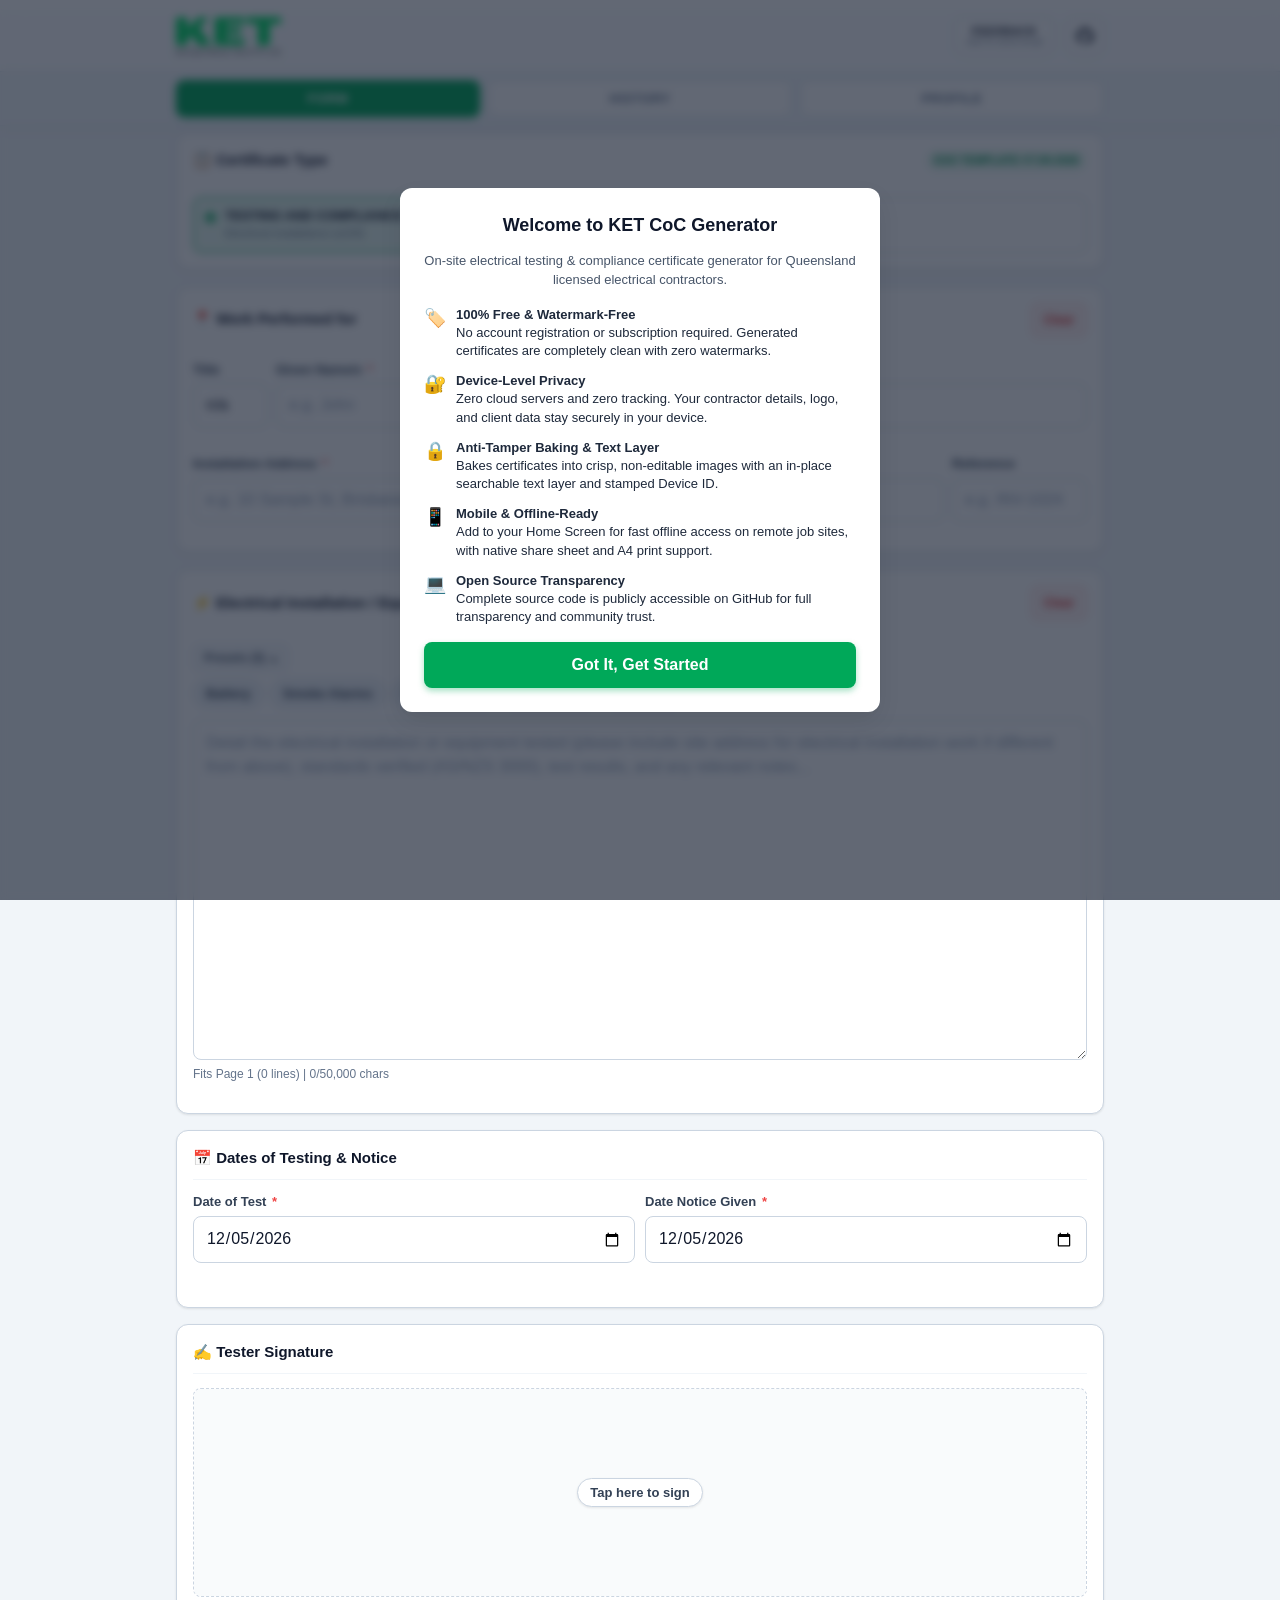
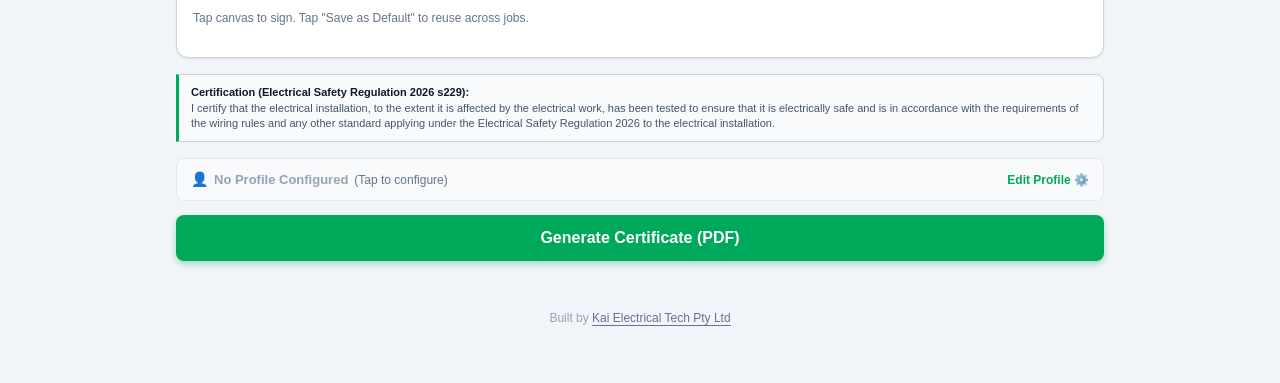
==== index.html @ 8deb3883 "feat(seo): optimize keywords, social metadata, and LLM knowledge base (v1.1.1)" ====
<!DOCTYPE html>
<html lang="en">
<head>
  <meta charset="UTF-8">
  <meta name="viewport" content="width=device-width, initial-scale=1.0, maximum-scale=1.0, user-scalable=no, viewport-fit=cover">
  <title>QLD CoC Generator | Electrical Certificate of Compliance</title>
  
  <link rel="icon" type="image/svg+xml" href="assets/favicon.svg">
  <link rel="icon" type="image/x-icon" href="favicon.ico">
  <link rel="icon" type="image/png" sizes="32x32" href="assets/favicon.png">
  <link rel="icon" type="image/png" sizes="16x16" href="assets/favicon.png">
  <link rel="icon" type="image/png" sizes="192x192" href="assets/icon-192.png">
  <link rel="apple-touch-icon" sizes="180x180" href="assets/apple-touch-icon.png">
  <link rel="manifest" href="manifest.json">

  <meta name="theme-color" content="#00dd66">
  <meta name="apple-mobile-web-app-capable" content="yes">
  <meta name="apple-mobile-web-app-status-bar-style" content="default">
  <meta name="apple-mobile-web-app-title" content="CoC Generator">
  <meta name="description" content="Free Queensland Electrical Safety Regulation 2026 Certificate of Testing &amp; Compliance (s229/s208) generator. Anti-tamper PDF, zero cloud storage, offline ready.">
  <meta name="keywords" content="QLD CoC Generator, Certificate of Testing and Compliance, QLD electrical certificate of compliance, ESO Form V7.09-2026, Electrical Safety Regulation 2026 s229 s208, free electrical certificate app, AS NZS 3000 certificate, CoTC generator QLD">
  <link rel="canonical" href="https://tools.kaielectrical.com.au/">
  <meta name="robots" content="index, follow, max-image-preview:large, max-snippet:-1, max-video-preview:-1">

  <!-- Open Graph & Social Sharing Metadata -->
  <meta property="og:type" content="website">
  <meta property="og:title" content="QLD CoC Generator | Electrical Certificate of Compliance">
  <meta property="og:description" content="Free Queensland Electrical Safety Regulation 2026 Certificate of Testing &amp; Compliance (s229/s208) generator. Anti-tamper PDF, zero cloud storage, offline ready.">
  <meta property="og:url" content="https://tools.kaielectrical.com.au/">
  <meta property="og:site_name" content="QLD CoC Generator">
  <meta property="og:locale" content="en_AU">
  <meta property="og:image" content="https://tools.kaielectrical.com.au/assets/og-preview.png">
  <meta property="og:image:width" content="1200">
  <meta property="og:image:height" content="630">
  <meta property="og:image:alt" content="QLD CoC Generator - Queensland Electrical Certificate of Testing &amp; Compliance">

  <!-- Twitter Card Metadata -->
  <meta name="twitter:card" content="summary_large_image">
  <meta name="twitter:title" content="QLD CoC Generator | Electrical Certificate of Compliance">
  <meta name="twitter:description" content="Free Queensland Electrical Safety Regulation 2026 Certificate of Testing &amp; Compliance (s229/s208) generator. Anti-tamper PDF, zero cloud storage, offline ready.">
  <meta name="twitter:image" content="https://tools.kaielectrical.com.au/assets/og-preview.png">

  <!-- JSON-LD Structured Data for Search Engines & AI Crawlers -->
  <script type="application/ld+json">
  {
    "@context": "https://schema.org",
    "@graph": [
      {
        "@type": ["SoftwareApplication", "WebApplication"],
        "name": "QLD CoC Generator",
        "alternateName": [
          "KET CoC Generator",
          "QLD Electrical CoC Generator",
          "ESO Form V7.09 Generator",
          "Queensland Certificate of Testing and Compliance Formatter"
        ],
        "applicationCategory": "BusinessApplication",
        "operatingSystem": "All",
        "browserRequirements": "Requires JavaScript. Requires HTML5.",
        "url": "https://tools.kaielectrical.com.au",
        "image": "https://tools.kaielectrical.com.au/assets/og-preview.png",
        "author": {
          "@type": "Organization",
          "name": "Kai Electrical Tech Pty Ltd",
          "url": "https://kaielectrical.com.au"
        },
        "publisher": {
          "@type": "Organization",
          "name": "Kai Electrical Tech Pty Ltd",
          "url": "https://kaielectrical.com.au"
        },
        "description": "Queensland Electrical Safety Regulation 2026 Certificate of Testing & Compliance (s229 Installation / s208 Equipment) generator with anti-tamper rasterization, in-place searchable text, and 100% client-side privacy.",
        "offers": {
          "@type": "Offer",
          "price": "0",
          "priceCurrency": "AUD"
        },
        "featureList": [
          "Queensland Electrical Safety Regulation 2026 (s229 Installation & s208 Equipment) compliant",
          "Queensland ESO Form V7.09-2026 standard layout",
          "100% Client-Side Privacy: zero cloud databases, zero server transmission",
          "200 DPI anti-tamper rasterization with physical Device ID stamping",
          "In-place searchable OCR text layer (Ctrl+F enabled)",
          "Smart Queensland street and suburb address autocomplete",
          "Multi-page continuation engine for jobs exceeding 18 lines",
          "Offline-ready PWA with Service Worker caching and Web Share API"
        ],
        "areaServed": {
          "@type": "AdministrativeArea",
          "name": "Queensland, Australia"
        }
      },
      {
        "@type": "Organization",
        "name": "Kai Electrical Tech Pty Ltd",
        "url": "https://kaielectrical.com.au",
        "logo": "https://tools.kaielectrical.com.au/assets/logo.png"
      },
      {
        "@type": "FAQPage",
        "mainEntity": [
          {
            "@type": "Question",
            "name": "What is a Queensland Electrical Certificate of Testing and Compliance (CoC / CoTC)?",
            "acceptedAnswer": {
              "@type": "Answer",
              "text": "Under the Queensland Electrical Safety Regulation 2026 (s229 for electrical installation work and s208 for electrical equipment), licensed electrical contractors must test electrical work and issue a Certificate of Testing and Compliance (for installations) or Certificate of Testing and Safety (for equipment) to the person who requested the work as soon as practicable."
            }
          },
          {
            "@type": "Question",
            "name": "What is the difference between s229 and s208 under the Electrical Safety Regulation 2026?",
            "acceptedAnswer": {
              "@type": "Answer",
              "text": "Section 229 covers electrical installation work (e.g. switchboard upgrades, new circuits, sub-mains, and solar connections), certifying that the installation is electrically safe and compliant with AS/NZS 3000 Wiring Rules. Section 208 covers work on electrical equipment, certifying that the specific electrical equipment is electrically safe."
            }
          },
          {
            "@type": "Question",
            "name": "Is QLD CoC Generator free and compliant with Queensland ESO standards?",
            "acceptedAnswer": {
              "@type": "Answer",
              "text": "Yes, QLD CoC Generator is 100% free with no watermarks, subscriptions, or paywalls. It formats certificates precisely to Queensland Electrical Safety Office (ESO Form V7.09-2026) specifications."
            }
          },
          {
            "@type": "Question",
            "name": "How long must Queensland electrical contractors keep Certificates of Testing and Compliance?",
            "acceptedAnswer": {
              "@type": "Answer",
              "text": "Under Queensland Electrical Safety Regulation 2026 s229(3) and s208(3), licensed electrical contractors are legally obligated to retain a copy of each issued certificate for a mandatory retention period of 5 years."
            }
          },
          {
            "@type": "Question",
            "name": "How does the anti-tamper security and searchable text layer work?",
            "acceptedAnswer": {
              "@type": "Answer",
              "text": "The generator flattens the certificate into a high-resolution, non-editable flat raster image stamped with a unique physical Device ID (DEV-XXXX) to prevent post-issuance alteration. An invisible in-place text layer is overlaid with sub-pixel alignment, allowing full Ctrl+F search, text selection, and copying."
            }
          },
          {
            "@type": "Question",
            "name": "Does QLD CoC Generator work offline on remote job sites?",
            "acceptedAnswer": {
              "@type": "Answer",
              "text": "Yes. Built as an offline-first Progressive Web App (PWA), the application is fully cached by the browser. It functions seamlessly on remote sites without 4G/5G mobile reception, supporting native sharing (AirDrop, Email, WhatsApp) and A4 printing."
            }
          },
          {
            "@type": "Question",
            "name": "What happens if an electrical work description exceeds Page 1 (over 18 lines)?",
            "acceptedAnswer": {
              "@type": "Answer",
              "text": "QLD CoC Generator automatically activates its multi-page continuation engine. Standard jobs of 1 to 15 lines fit standard Page 1, 16 to 18 lines fit compact Page 1, and jobs with 19 or more lines flow onto continuation sheets with full customer, address, licence, and signature bars on every single page."
            }
          }
        ]
      },
      {
        "@type": "HowTo",
        "name": "How to Generate a Queensland Electrical Certificate of Testing and Compliance",
        "description": "Step-by-step instructions for licensed electrical contractors to generate an ESO Form V7.09-2026 certificate on-site.",
        "step": [
          {
            "@type": "HowToStep",
            "position": 1,
            "name": "Select Certificate Type",
            "text": "Choose between Testing and Compliance (s229 Installation) or Testing and Safety (s208 Equipment)."
          },
          {
            "@type": "HowToStep",
            "position": 2,
            "name": "Enter Customer & Installation Details",
            "text": "Fill in the customer name, installation address (with instant Queensland suburb autocomplete), and optional job reference."
          },
          {
            "@type": "HowToStep",
            "position": 3,
            "name": "Enter Work Description & Testing Results",
            "text": "Describe the electrical work, test results (earth continuity, insulation resistance, RCD trip times), or choose from trade presets."
          },
          {
            "@type": "HowToStep",
            "position": 4,
            "name": "Confirm Contractor Credentials & Sign",
            "text": "Enter contractor business name, electrical licence number, dates of test and notice, and sign digitally on screen."
          },
          {
            "@type": "HowToStep",
            "position": 5,
            "name": "Generate & Share Anti-Tamper PDF",
            "text": "Generate the baked 200 DPI tamper-proof PDF with Device ID stamp, and share directly with the customer via AirDrop, Email, or Print."
          }
        ]
      }
    ]
  }
  </script>

  <link rel="stylesheet" href="css/style.css?v=1.1.1">
</head>
<body>

  <!-- Signature Spotlight Dimming Backdrop (Outside clicks do not exit signing mode) -->
  <div id="signatureDimBackdrop" class="signature-dim-backdrop"></div>

  <!-- ==========================================
       1. MINIMALIST SWISS HEADER (Frosted Glass from Website Homepage)
       ========================================== -->
  <header class="site-header">
    <div class="container header-inner">
      <a href="https://kaielectrical.com.au" target="_blank" rel="noopener noreferrer" class="brand-logo-link" aria-label="Kai Electrical Tech Home">
        <svg class="brand-logo" viewBox="68 88 1820 658" width="105" height="38" preserveAspectRatio="xMinYMid meet" aria-hidden="true" style="pointer-events:none;">
          <path fill="#00DD66" fill-rule="evenodd" d="M 739 92 L 739 579 L 1253 579 L 1253 464 L 946 464 L 944 462 L 945 383 L 1194 382 L 1194 275 L 944 274 L 945 203 L 1253 203 L 1253 91 Z M 68 91 L 68 579 L 264 579 L 264 467 L 305 425 L 337 396 L 337 397 L 341 402 L 342 405 L 357 427 L 395 488 L 419 524 L 434 549 L 449 571 L 450 574 L 454 579 L 682 579 L 674 566 L 658 544 L 645 524 L 470 272 L 469 269 L 641 91 L 454 91 L 265 293 L 264 91 Z M 1293 88 L 1293 203 L 1485 204 L 1485 579 L 1693 579 L 1694 203 L 1888 203 L 1888 88 Z"/>
          <path fill="#646464" fill-rule="evenodd" d="M 1803 643 L 1803 745 L 1835 745 L 1843 744 L 1853 741 L 1863 736 L 1867 733 L 1872 728 L 1877 721 L 1880 715 L 1883 705 L 1884 697 L 1884 688 L 1882 675 L 1878 665 L 1873 658 L 1869 654 L 1865 651 L 1857 647 L 1851 645 L 1839 643 Z M 1818 657 L 1840 657 L 1845 658 L 1851 660 L 1855 662 L 1858 665 L 1859 665 L 1861 667 L 1861 668 L 1864 671 L 1867 677 L 1869 687 L 1869 699 L 1868 705 L 1866 711 L 1864 715 L 1861 719 L 1857 723 L 1853 726 L 1849 728 L 1843 730 L 1838 731 L 1817 730 Z M 1723 643 L 1723 657 L 1751 658 L 1751 745 L 1765 745 L 1766 657 L 1793 657 L 1793 643 Z M 1668 643 L 1669 745 L 1721 745 L 1721 731 L 1683 730 L 1683 643 Z M 1476 643 L 1476 657 L 1503 658 L 1504 745 L 1518 745 L 1519 657 L 1546 656 L 1547 650 L 1549 653 L 1555 666 L 1576 707 L 1576 745 L 1590 745 L 1590 707 L 1598 691 L 1612 666 L 1623 643 L 1607 644 L 1598 663 L 1596 665 L 1585 688 L 1582 688 L 1571 666 L 1571 664 L 1561 644 Z M 1452 645 L 1443 643 L 1409 643 L 1410 745 L 1424 744 L 1425 707 L 1443 707 L 1450 705 L 1459 700 L 1465 694 L 1468 689 L 1471 679 L 1471 668 L 1469 661 L 1466 655 L 1461 650 Z M 1425 657 L 1443 657 L 1450 660 L 1454 664 L 1456 669 L 1456 680 L 1454 685 L 1449 690 L 1443 693 L 1437 694 L 1424 693 Z M 1277 643 L 1277 745 L 1291 745 L 1292 700 L 1338 701 L 1338 745 L 1352 745 L 1352 643 L 1338 643 L 1337 686 L 1291 685 L 1291 643 Z M 1123 643 L 1123 745 L 1177 745 L 1177 731 L 1137 730 L 1138 700 L 1172 700 L 1172 687 L 1137 686 L 1138 657 L 1175 657 L 1175 643 Z M 1042 644 L 1043 657 L 1070 658 L 1070 745 L 1084 745 L 1085 657 L 1112 657 L 1112 643 Z M 949 644 L 950 745 L 1002 745 L 1002 731 L 964 730 L 964 643 Z M 889 644 L 889 646 L 887 649 L 886 654 L 882 662 L 875 683 L 859 725 L 855 733 L 854 738 L 852 741 L 852 743 L 851 745 L 867 744 L 869 740 L 875 721 L 877 717 L 915 717 L 924 743 L 926 745 L 941 745 L 940 743 L 940 741 L 938 738 L 937 733 L 912 667 L 908 659 L 903 644 Z M 896 667 L 898 670 L 899 675 L 907 697 L 909 700 L 908 703 L 883 702 L 883 699 L 894 669 Z M 743 643 L 743 745 L 757 745 L 757 643 Z M 664 643 L 664 745 L 678 745 L 679 703 L 690 703 L 693 704 L 699 710 L 701 713 L 708 728 L 716 743 L 718 745 L 734 745 L 733 742 L 731 740 L 726 729 L 714 707 L 712 704 L 709 701 L 709 697 L 715 694 L 720 689 L 723 684 L 725 678 L 725 665 L 724 661 L 720 654 L 716 650 L 713 648 L 707 645 L 699 643 Z M 679 657 L 699 657 L 704 659 L 709 664 L 710 667 L 710 678 L 708 682 L 704 686 L 698 689 L 678 688 Z M 584 643 L 584 657 L 611 658 L 612 745 L 626 745 L 627 657 L 654 656 L 653 643 Z M 439 643 L 439 745 L 493 745 L 493 731 L 453 730 L 454 700 L 488 700 L 488 687 L 455 687 L 453 685 L 454 657 L 491 657 L 491 643 Z M 375 643 L 375 745 L 428 745 L 428 731 L 389 730 L 389 643 Z M 306 643 L 306 745 L 361 744 L 360 731 L 320 730 L 320 702 L 322 700 L 356 700 L 356 687 L 322 687 L 320 685 L 321 657 L 358 657 L 358 643 Z M 235 643 L 235 745 L 249 745 L 249 643 Z M 71 644 L 72 745 L 86 745 L 87 703 L 116 737 L 124 745 L 152 745 L 154 741 L 160 722 L 162 718 L 164 716 L 199 716 L 201 718 L 204 726 L 204 728 L 208 739 L 210 742 L 211 745 L 226 745 L 226 743 L 225 740 L 221 732 L 216 717 L 210 702 L 197 666 L 190 650 L 189 645 L 188 643 L 175 643 L 174 645 L 174 647 L 172 650 L 171 655 L 167 663 L 140 736 L 138 739 L 135 736 L 127 726 L 118 717 L 97 693 L 97 691 L 106 682 L 133 652 L 140 643 L 122 643 L 115 650 L 101 667 L 87 682 L 86 643 Z M 181 667 L 183 669 L 184 674 L 194 699 L 193 703 L 168 702 L 168 700 L 170 697 L 172 689 L 177 678 L 179 670 Z M 1227 642 L 1222 643 L 1212 647 L 1206 651 L 1196 661 L 1194 664 L 1189 674 L 1186 686 L 1186 705 L 1189 717 L 1193 725 L 1200 734 L 1205 738 L 1214 743 L 1224 746 L 1244 746 L 1256 743 L 1260 741 L 1262 739 L 1262 725 L 1259 726 L 1257 728 L 1255 729 L 1246 732 L 1240 733 L 1229 733 L 1219 730 L 1213 726 L 1209 722 L 1206 718 L 1203 712 L 1201 705 L 1200 695 L 1201 685 L 1203 678 L 1207 670 L 1210 666 L 1217 660 L 1223 657 L 1231 655 L 1243 655 L 1248 656 L 1254 658 L 1262 662 L 1261 646 L 1257 644 L 1248 642 Z M 812 642 L 802 645 L 794 649 L 790 652 L 783 659 L 780 663 L 775 673 L 772 683 L 771 690 L 771 702 L 772 708 L 775 718 L 779 726 L 782 730 L 789 737 L 795 741 L 802 744 L 809 746 L 830 746 L 835 745 L 846 741 L 847 725 L 838 730 L 832 732 L 826 733 L 815 733 L 807 731 L 800 727 L 793 720 L 789 713 L 787 707 L 786 702 L 786 688 L 788 679 L 790 674 L 793 669 L 801 661 L 804 659 L 816 655 L 828 655 L 837 657 L 847 662 L 847 646 L 839 643 L 834 642 Z M 543 642 L 535 644 L 522 651 L 513 660 L 509 666 L 504 678 L 502 688 L 502 703 L 503 709 L 505 716 L 512 729 L 520 737 L 526 741 L 530 743 L 540 746 L 561 746 L 566 745 L 577 741 L 578 725 L 569 730 L 557 733 L 546 733 L 538 731 L 532 728 L 523 719 L 519 711 L 517 703 L 517 687 L 518 682 L 520 676 L 524 669 L 532 661 L 535 659 L 542 656 L 547 655 L 559 655 L 568 657 L 578 662 L 578 646 L 570 643 L 565 642 Z"/>
        </svg>
      </a>

      <div class="header-actions">
        <a href="mailto:hello@kaielectrical.com.au?subject=KET%20Online%20Tools%20Feedback" class="feedback-btn" aria-label="Send Feedback">
          <span class="feedback-title">FEEDBACK</span>
          <span class="feedback-sub">click to send email</span>
        </a>
        <a href="https://github.com/kai-electrical-tech/QLD-CoC-Formatter" target="_blank" rel="noopener noreferrer" class="github-header-btn" aria-label="GitHub Repository" title="GitHub Repository">
          <svg width="20" height="20" viewBox="0 0 24 24" fill="currentColor">
            <path fill-rule="evenodd" clip-rule="evenodd" d="M12 2C6.477 2 2 6.484 2 12.017c0 4.425 2.865 8.18 6.839 9.504.5.092.682-.217.682-.483 0-.237-.008-.868-.013-1.703-2.782.605-3.369-1.343-3.369-1.343-.454-1.158-1.11-1.466-1.11-1.466-.908-.62.069-.608.069-.608 1.003.07 1.53 1.032 1.53 1.032.892 1.53 2.341 1.088 2.91.832.092-.647.35-1.088.636-1.338-2.22-.253-4.555-1.113-4.555-4.951 0-1.093.39-1.988 1.029-2.688-.103-.253-.446-1.272.098-2.65 0 0 .84-.27 2.75 1.026A9.564 9.564 0 0112 6.844c.85.004 1.705.115 2.504.337 1.909-1.296 2.747-1.027 2.747-1.027.546 1.379.202 2.398.1 2.651.64.7 1.028 1.595 1.028 2.688 0 3.848-2.339 4.695-4.566 4.943.359.309.678.92.678 1.855 0 1.338-.012 2.419-.012 2.747 0 .268.18.58.688.482A10.019 10.019 0 0022 12.017C22 6.484 17.522 2 12 2z"/>
          </svg>
        </a>
      </div>
    </div>
  </header>

  <!-- ==========================================
       2. NAVIGATION TABS (Natural In-Flow, cot-ket emoji style)
       ========================================== -->
  <div class="nav-tabs-wrapper">
    <div class="container">
      <nav class="nav-tabs" aria-label="Tool Navigation">
        <button type="button" class="tab-btn active" id="tab-form" onclick="switchTab('form')">
          FORM
        </button>
        <button type="button" class="tab-btn" id="tab-history" onclick="switchTab('history')">
          HISTORY
        </button>
        <button type="button" class="tab-btn" id="tab-profile" onclick="switchTab('profile')">
          PROFILE
        </button>
      </nav>
    </div>
  </div>

  <!-- ==========================================
       3. MAIN CONTENT
       ========================================== -->
  <main class="main-content">
    <div class="container">

      <!-- PWA Update Prompt Banner -->
      <div id="pwaUpdateBanner" class="pwa-update-banner" style="display: none;">
        <div class="pwa-update-content">
          <span class="pwa-update-icon">⚡</span>
          <span>New version available</span>
        </div>
        <button type="button" class="btn-pwa-refresh" onclick="applyPwaUpdate()">Update Now</button>
      </div>

      <!-- VIEW 1: NEW CERTIFICATE FORM -->
      <div id="view-form" class="view-tab" style="display: block;">
        <form id="cot-form" onsubmit="event.preventDefault();" data-dashlane-ignore="true" data-form-type="other" data-lpignore="true" autocomplete="off">
          
          <!-- 1. Certificate Type Selection (Compact style matching cot-ket / Image 1) -->
          <div class="card">
            <div class="card-title">
              <span><span>📋</span> Certificate Type</span>
              <div style="display:flex; align-items:center; gap:6px;">
                <span id="offlineStatusPill" class="offline-status-pill" style="display:none;" title="Certificates can be generated 100% offline">
                  <svg class="offline-status-icon" width="12" height="12" viewBox="0 0 24 24" fill="none" stroke="currentColor" stroke-width="2.5" stroke-linecap="round" stroke-linejoin="round" aria-hidden="true"><line x1="1" y1="1" x2="23" y2="23"></line><path d="M16.72 11.06A10.94 10.94 0 0 1 19 12.55"></path><path d="M5 12.55a10.94 10.94 0 0 1 5.17-2.39"></path><path d="M10.71 5.05A16 16 0 0 1 22.58 9"></path><path d="M1.42 9a15.91 15.91 0 0 1 4.7-2.88"></path><path d="M8.53 16.11a6 6 0 0 1 6.95 0"></path><line x1="12" y1="20" x2="12.01" y2="20"></line></svg>
                  Offline
                </span>
                <span class="badge-eso">ESO <span class="hide-xs">TEMPLATE </span>V7.09-2026</span>
              </div>
            </div>
            <div class="radio-group">
              <label class="radio-card selected" id="label-type-install">
                <input type="radio" name="certType" value="installation" checked onchange="updateCertType(this.value)">
                <div>
                  <div class="radio-title">TESTING AND COMPLIANCE</div>
                  <div class="radio-sub">Electrical installations (s229)</div>
                </div>
              </label>
              <label class="radio-card" id="label-type-equip">
                <input type="radio" name="certType" value="equipment" onchange="updateCertType(this.value)">
                <div>
                  <div class="radio-title">TESTING AND SAFETY</div>
                  <div class="radio-sub">Electrical equipment (s208)</div>
                </div>
              </label>
            </div>
          </div>

          <!-- 2. Customer Details -->
          <div class="card">
            <div class="card-title">
              <span><span>📍</span> Work Performed for</span>
              <button type="button" class="btn-danger-sm" onclick="clearWorkPerformedFor()">Clear</button>
            </div>
            
            <div class="grid-title-name">
              <div class="form-group">
                <label class="form-label" for="customerTitle">Title</label>
                <select id="customerTitle" class="form-select">
                  <option value="">n/a</option>
                  <option value="Mr">Mr</option>
                  <option value="Mrs">Mrs</option>
                  <option value="Ms">Ms</option>
                  <option value="Miss">Miss</option>
                  <option value="Dr">Dr</option>
                </select>
              </div>
              <div class="form-group">
                <label class="form-label" for="customerGivenName">Given Name/s <span class="req">*</span></label>
                <input type="text" id="customerGivenName" name="recipient_client_given" class="form-input" maxlength="35" placeholder="e.g. John" autocomplete="off" autocapitalize="words" autocorrect="off" spellcheck="false" data-form-type="other" data-lpignore="true" data-1p-ignore="true" data-dashlane-ignore="true" data-bwignore="true" required>
              </div>
              <div class="form-group">
                <label class="form-label" for="customerSurname">Surname <span class="req">*</span></label>
                <input type="text" id="customerSurname" name="recipient_client_sur" class="form-input" maxlength="35" placeholder="e.g. Smith" autocomplete="off" autocapitalize="words" autocorrect="off" spellcheck="false" data-form-type="other" data-lpignore="true" data-1p-ignore="true" data-dashlane-ignore="true" data-bwignore="true" required>
              </div>
            </div>

            <!-- Address + Reference Grid (1 Row) -->
            <div class="grid-address-ref">
              <div class="form-group" style="margin-bottom:0;">
                <label class="form-label" for="fullAddress">Installation Address <span class="req">*</span></label>
                <div class="autocomplete-container">
                  <input type="text" id="fullAddress" name="recipient_site_address" role="combobox" class="form-input" maxlength="120" placeholder="e.g. 10 Sample St, Brisbane QLD 4000" autocomplete="off" autocapitalize="words" autocorrect="off" spellcheck="false" data-form-type="other" data-lpignore="true" data-1p-ignore="true" data-dashlane-ignore="true" data-bwignore="true" required>
                  <div id="addressDropdown" class="autocomplete-dropdown"></div>
                </div>
              </div>
              <div class="form-group" style="margin-bottom:0;">
                <label class="form-label" for="jobReference">Reference</label>
                <input type="text" id="jobReference" name="job_order_ref" class="form-input" maxlength="25" placeholder="e.g. INV-1024" autocomplete="off" autocapitalize="characters" autocorrect="off" spellcheck="false">
              </div>
            </div>
          </div>

          <!-- 3. Work Description & Testing Details (Doubled Height Textarea) -->
          <div class="card">
            <div class="card-title">
              <span><span>⚡</span> Electrical Installation / Equipment <span style="white-space:nowrap;">Tested <span class="req">*</span></span></span>
              <button type="button" class="btn-danger-sm" onclick="clearWorkDescription()">Clear</button>
            </div>

            <!-- Quick fill presets with collapsible toggle -->
            <div class="preset-section-collapsible">
              <button type="button" class="btn-presets-toggle" id="btnPresetToggle" onclick="togglePresetsCollapse()">
                <span id="presetToggleText">Presets (5)</span>
                <span id="presetToggleArrow" class="preset-toggle-arrow">▴</span>
              </button>
              <div id="presetChipsContainer" class="preset-bar-collapsible"></div>
            </div>

            <div class="form-group">
              <textarea id="workDescription" class="form-textarea" maxlength="50000" placeholder="Detail the electrical installation or equipment tested (please include site address for electrical installation work if different from above), standards verified (AS/NZS 3000), test results, and any relevant notes..." required></textarea>
              <!-- Dynamic Page Hint & Char Counter -->
              <div id="descPageHint" class="desc-page-hint">Fits Page 1 (0 lines) | 0/50,000 chars</div>
            </div>
          </div>

          <!-- 4. Dates of Testing & Notice -->
          <div class="card">
            <div class="card-title">
              <span><span>📅</span> Dates of Testing &amp; Notice</span>
            </div>

            <!-- Dates in 1 Row -->
            <div class="grid-dates">
              <div class="form-group">
                <label class="form-label" for="testDate">Date of Test <span class="req">*</span></label>
                <input type="date" id="testDate" class="form-input date-input-control" required>
              </div>
              <div class="form-group">
                <label class="form-label" for="noticeDate">Date Notice Given <span class="req">*</span></label>
                <input type="date" id="noticeDate" class="form-input date-input-control" required>
              </div>
            </div>
          </div>

          <!-- 5. Tester Digital Signature -->
          <div class="card card-signature" id="signatureCard">
            <div class="card-title">
              <span><span>✍️</span> Tester Signature</span>
            </div>
            <div class="form-group">
              <div class="signature-box" id="signatureBox" onclick="activateSignaturePad()">
                <canvas id="signaturePad" class="signature-canvas"></canvas>
                <div id="signatureLockOverlay" class="signature-lock-overlay">
                  <span class="signature-lock-text">Tap here to sign</span>
                </div>
              </div>
              <div class="signature-actions-row">
                <!-- Active Signing Mode Buttons (Visible only while signing) -->
                <div id="sigModeBtnRow" style="display:none; gap:10px; width:100%; justify-content:flex-end;">
                  <button type="button" id="btnSigClear" class="sig-btn-clear" onclick="clearSignature(true)">Clear</button>
                  <button type="button" id="btnSigDone" class="sig-btn-done" onclick="finishSignature()">Done</button>
                </div>
                <!-- Post-Signing Storage Buttons (Visible when signature exists and not in signing mode) -->
                <div id="sigStorageBtnRow" style="display:none; gap:8px;">
                  <button type="button" id="btnSaveSig" class="btn-brand-sm" style="display:none;" onclick="saveCurrentSignatureToProfile()">Save as Default</button>
                  <button type="button" id="btnLoadDefaultSig" class="btn-secondary" style="display:none;" onclick="loadDefaultSignature()">Load Default</button>
                </div>
              </div>
              <span class="form-hint">Tap canvas to sign. Tap "Save as Default" to reuse across jobs.</span>
            </div>
          </div>

          <!-- Dynamic Statutory Certification (s229 vs s208) -->
          <div id="legalBox" class="legal-box">
            <strong>Certification (Electrical Safety Regulation 2026 s229):</strong><br>
            I certify that the electrical installation, to the extent it is affected by the electrical work, has been tested to ensure that it is electrically safe and is in accordance with the requirements of the wiring rules and any other standard applying under the Electrical Safety Regulation 2026 to the electrical installation.
          </div>

          <!-- Active Contractor Summary Badge -->
          <div id="contractorActiveCard" class="contractor-active-card" onclick="switchTab('profile')" title="Click to manage contractor details in Profile">
            <div class="contractor-active-info">
              <span style="font-size:14px;">👤</span>
              <span class="contractor-active-name" id="activeContractorName">No Profile Configured</span>
              <span class="contractor-active-lic" id="activeContractorLic">(Tap to configure)</span>
            </div>
            <span class="contractor-active-action">Edit Profile ⚙️</span>
          </div>

          <div class="form-action-section">
            <button type="button" id="btn-generate-main" class="btn-download-primary" onclick="handleGenerateAction()">
              Generate Certificate (PDF)
            </button>
          </div>
        </form>

        <div class="footer-attribution">
          Built by <a href="https://kaielectrical.com.au" target="_blank" rel="noopener noreferrer">Kai Electrical Tech Pty Ltd</a>
        </div>
      </div>

      <!-- VIEW 2: HISTORY -->
      <div id="view-history" class="view-tab" style="display: none;">
        <div class="card">
          <div class="card-title">
            <span><span>📜</span> Certificate History (<span id="historyRecordsCount">0/30</span>)</span>
          </div>
          <div id="historyRecordsList"></div>
          <p class="form-hint" style="margin-top: 14px; margin-bottom: 0; line-height: 1.5;">Recent certificates created on this device (maximum 30 stored locally). Note: History records only save Form contents (client, installation, and dates); signatures and Contractor Profile details are excluded. Tap "Load" to restore Form details without overwriting your profile.</p>
        </div>

        <div class="footer-attribution">
          Built by <a href="https://kaielectrical.com.au" target="_blank" rel="noopener noreferrer">Kai Electrical Tech Pty Ltd</a>
        </div>
      </div>

      <!-- VIEW 3: PROFILE -->
      <div id="view-profile" class="view-tab" style="display: none;">
        
        <!-- Contractor Profile Card -->
        <div class="card">
          <div class="card-title">
            <span><span>👤</span> Contractor &amp; Tester Profile</span>
          </div>
          <p class="form-hint" style="margin-bottom: 14px;">Your contractor profile is stored strictly inside your local device browser (zero server storage, 100% private) and automatically pre-fills generated certificates. Changes save automatically as you type.</p>

          <div class="form-row form-row-2">
            <div class="form-group">
              <label class="form-label" for="settingContractorName">Name on Contractor Licence</label>
              <input type="text" id="settingContractorName" name="contractor_biz_lic_holder" class="form-input" maxlength="60" placeholder="e.g. ABC ELECTRICAL PTY LTD" autocomplete="off" autocapitalize="words" autocorrect="off" spellcheck="false" data-form-type="other" data-lpignore="true" data-1p-ignore="true" data-dashlane-ignore="true" data-bwignore="true">
            </div>
            <div class="form-group">
              <label class="form-label" for="settingContractorLic">Contractor Licence Number <span class="req">*</span></label>
              <input type="tel" id="settingContractorLic" class="form-input" inputmode="numeric" pattern="[0-9]*" maxlength="10" placeholder="e.g. 123456" required>
            </div>
          </div>

          <div class="grid-2">
            <div class="form-group">
              <label class="form-label" for="settingContractorPhone">Phone Number</label>
              <input type="tel" id="settingContractorPhone" class="form-input" inputmode="numeric" pattern="[0-9]*" maxlength="12" placeholder="e.g. 0400 000 000">
            </div>
            <div class="form-group">
              <label class="form-label" for="settingContractorWebsite">Website</label>
              <input type="text" id="settingContractorWebsite" class="form-input" maxlength="50" placeholder="e.g. abcelectrical.com.au" autocapitalize="none" autocorrect="off" spellcheck="false" inputmode="url">
            </div>
          </div>

          <div class="grid-2">
            <div class="form-group">
              <label class="form-label" for="settingTesterName">Tester Name</label>
              <input type="text" id="settingTesterName" class="form-input" maxlength="30" placeholder="e.g. John Doe">
            </div>
            <div class="form-group">
              <label class="form-label" for="settingTesterLicence">Tester Licence Number</label>
              <input type="tel" id="settingTesterLicence" class="form-input" inputmode="numeric" pattern="[0-9]*" maxlength="10" placeholder="e.g. 888999">
            </div>
          </div>

          <!-- Custom Logo Upload Section -->
          <div class="logo-upload-container" style="margin-top: 14px; padding-top: 14px; border-top: 1px solid #f1f5f9;">
            <div>
              <label class="form-label">Custom Contractor Logo / Letterhead</label>
              <div class="form-hint">Scaled automatically for crisp print quality and saved locally in your browser.</div>
            </div>

            <div id="logoPreviewContainer" class="logo-preview-box">
              <span class="logo-preview-placeholder">No custom logo uploaded. Default contractor name will be printed.</span>
            </div>

            <input type="file" id="logoFileInput" accept="image/png,image/jpeg,image/webp" style="display:none;">

            <div class="logo-controls-row">
              <label for="logoFileInput" class="btn-logo-choose" role="button">
                Choose Logo
              </label>
              <button type="button" id="btnRemoveLogo" class="btn-danger-sm" style="display:none;">
                Remove Logo
              </button>
            </div>
          </div>
        </div>

        <!-- Custom Preset Management (Max 30) -->
        <div class="card">
          <div class="card-title">
            <span><span>📝</span> Work Description Presets (<span id="presetsCountBadge">5/30</span>)</span>
            <button type="button" class="btn-secondary" id="btnAddPreset" onclick="addNewCustomPreset()">Add Preset</button>
          </div>
          <div class="presets-tips-row" id="presetsTipsRow">
            <span class="presets-tips-text">Tip: Long-press or use handle (⋮⋮) to drag &amp; reorder collapsed presets.</span>
            <div class="presets-global-actions">
              <button type="button" class="btn-icon-sm" id="btnExpandAllPresets" onclick="window.expandAllPresets()" title="Expand All Presets" aria-label="Expand All">
                <svg width="14" height="14" viewBox="0 0 24 24" fill="none" stroke="currentColor" stroke-width="2.2" stroke-linecap="round" stroke-linejoin="round"><path d="M15 3h6v6M9 21H3v-6M21 3l-7 7M3 21l7-7"/></svg>
              </button>
              <button type="button" class="btn-icon-sm" id="btnCollapseAllPresets" onclick="window.collapseAllPresets()" title="Collapse All Presets" aria-label="Collapse All">
                <svg width="14" height="14" viewBox="0 0 24 24" fill="none" stroke="currentColor" stroke-width="2.2" stroke-linecap="round" stroke-linejoin="round"><path d="M4 14h6v6M20 10h-6V4M14 10l7-7M10 14l-7 7"/></svg>
              </button>
            </div>
          </div>
          <div id="presetsManagerList"></div>
        </div>

        <!-- Dedicated Backup & Restore Section -->
        <div class="card">
          <div class="card-title">
            <span><span>💾</span> Profile Configuration Backup</span>
          </div>
          <p class="form-hint" style="margin-bottom: 12px; line-height: 1.5;">
            Backs up your profile setup into a single portable <code>.json</code> file to easily transfer to a new phone or computer. Custom presets and profile settings are stored locally in your browser; use this backup to safeguard your configuration if browser cache or history is cleared.
          </p>

          <div class="backup-scope-box">
            <div class="backup-scope-title">Included in backup:</div>
            <ul class="backup-scope-list">
              <li><strong>Contractor &amp; Tester Details</strong> (Licence number, phone, website, tester)</li>
              <li><strong>Custom Logo / Letterhead</strong> (Compressed print-ready copy)</li>
              <li><strong>Work Description Presets</strong> (All custom presets)</li>
            </ul>
            <div class="backup-scope-excluded">
              <strong>Note:</strong> Signature and certificate history are excluded from backup.
            </div>
          </div>

          <div class="backup-actions-row">
            <button type="button" class="btn-brand-sm" onclick="exportFullConfigurationBackup()">Backup Profile</button>
            <label class="btn-secondary" style="margin:0; cursor:pointer;">
              Restore from .json File
              <input type="file" id="configImportInput" accept=".json" style="display:none;" onchange="importFullConfigurationBackup(this.files[0])">
            </label>
          </div>
        </div>

        <!-- Device ID Card -->
        <div class="card">
          <div class="card-title">
            <span><span>📱</span> Unique Device Identifier (Device ID)</span>
          </div>
          <div class="form-group">
            <label class="form-label">This Device's Unique Verification ID</label>
            <input type="text" id="settingDeviceToken" class="form-input" readonly style="background-color:var(--color-bg); font-family:var(--font-mono); font-size:13px;">
            <span class="form-hint" style="line-height:1.5; margin-top:6px; display:block;">
              This unique ID is generated exclusively on this physical phone/computer and stamped at the bottom of every certificate as <code>Device ID: DEV-XXXX</code>. It proves that the certificate was produced on your specific physical device. If you switch to another device or browser, a different unique ID will be generated.
            </span>
          </div>
        </div>

        <!-- Permanent Explanatory Card at Bottom of Profile -->
        <div class="settings-info-card">
          <div class="settings-info-title" style="display:flex; justify-content:space-between; align-items:center;">
            <span>KET CoC Generator v1.1.1</span>
            <button type="button" class="btn-text-link" onclick="openUpdateModal()" style="font-size:12px; font-weight:500; color:var(--color-primary); background:none; border:none; cursor:pointer; padding:0;">What's New</button>
          </div>
          <ol class="settings-info-list">
            <li><strong>Compliance Disclaimer</strong>: This tool is an on-site PDF generation formatter and does not verify regulatory compliance. All entered information, testing results, and statutory compliance remain solely the responsibility of the qualified person.</li>
            <li><strong>100% Free &amp; Watermark-Free</strong>: Free to use with no account registration or subscription required. Generated certificates contain no watermarks.</li>
            <li><strong>Device-Level Privacy</strong>: Zero cloud servers, zero tracking scripts, and zero third-party cookies. All contractor profiles, draft forms, and client data remain strictly inside your browser's local storage.</li>
            <li><strong>Statutory 5-Year Record-Keeping</strong>: The server stores zero data; all records reside exclusively in your local browser. Users are responsible for exporting and archiving generated certificates locally to satisfy Queensland Electrical Safety Regulation 2026 mandatory 5-year retention requirements (s229/s208).</li>
            <li><strong>Smart QLD Address Autocomplete</strong>: Instant street-level suggestions via Photon / OpenStreetMap API with a built-in Queensland suburbs database fallback, automatically parsing street, suburb, and postcode into official ESO fields.</li>
            <li><strong>Tamper-Proof Baking &amp; In-Place Text Copying</strong>: Certificates are baked into crisp, non-editable flat documents to prevent post-issuance alteration, with an invisible in-place text overlay allowing exact visual selection, copying, and search highlighting. Each document is stamped with a unique Device ID at the bottom-left to verify the originating device.</li>
            <li><strong>Multi-Page Continuation Engine</strong>: Formatted to Queensland ESO Form V7.09-2026 specifications. Automatically appends continuation sheets with complete contractor, customer, and signature compliance bars whenever work descriptions exceed Page 1 limits.</li>
            <li><strong>Profile Safeguard</strong>: Regularly export a configuration backup (<kbd>.json</kbd>) to safeguard your contractor details and custom presets if browser cache is cleared.</li>
            <li><strong>Mobile &amp; Offline Use</strong>: On mobile devices, tap "Add to Home Screen" to install as a web app for fast, reliable offline access on remote sites. Works seamlessly with native sharing (AirDrop, Mail, Save to Files) and A4 printing.</li>
            <li><strong>Open Source</strong>: The complete source code is publicly accessible on <a href="https://github.com/kai-electrical-tech/QLD-CoC-Formatter" target="_blank" rel="noopener noreferrer">GitHub</a>.</li>
            <li><strong>Feedback &amp; Support</strong>: If you encounter any issues or have feature requests, please use the <strong>Feedback</strong> button in the top navigation or open an issue on GitHub.</li>
          </ol>
        </div>

        <div class="footer-attribution">
          Built by <a href="https://kaielectrical.com.au" target="_blank" rel="noopener noreferrer">Kai Electrical Tech Pty Ltd</a>
        </div>
      </div>

    </div>
  </main>

  <!-- ==========================================
       4. UNIFIED PERSISTENT MODAL/TOAST
       ========================================== -->
  <div id="persistentAlertToast" class="toast-persistent-alert">
    <div class="toast-header">
      <div id="toastIcon" class="toast-icon">⚠️</div>
      <div class="toast-body">
        <div id="toastTitle" class="toast-title">Notice</div>
        <div id="toastDesc" class="toast-desc"></div>
        <div id="toastMissingList" class="toast-missing-list"></div>
      </div>
    </div>
    <div id="toastBtnRow" class="toast-btn-row"></div>
  </div>

  <!-- Simple Toast for instant action confirmations -->
  <div id="simpleToast" class="simple-toast"></div>

  <!-- First-Time Welcome Modal -->
  <div id="welcomeModal" class="welcome-modal-overlay" style="display:none;">
    <div class="welcome-modal-card">
      <div class="welcome-modal-title" style="justify-content:center; text-align:center;">
        Welcome to KET CoC Generator
      </div>
      <p style="font-size:13px; color:#475569; line-height:1.5; text-align:center; margin-bottom:16px;">
        On-site electrical testing &amp; compliance certificate generator for Queensland licensed electrical contractors.
      </p>
      <ul class="welcome-feature-list">
        <li class="welcome-feature-item">
          <span class="welcome-feature-icon">🏷️</span>
          <div>
            <strong>100% Free &amp; Watermark-Free</strong><br>
            No account registration or subscription required. Generated certificates are completely clean with zero watermarks.
          </div>
        </li>
        <li class="welcome-feature-item">
          <span class="welcome-feature-icon">🔐</span>
          <div>
            <strong>Device-Level Privacy</strong><br>
            Zero cloud servers and zero tracking. Your contractor details, logo, and client data stay securely in your device.
          </div>
        </li>
        <li class="welcome-feature-item">
          <span class="welcome-feature-icon">🔒</span>
          <div>
            <strong>Anti-Tamper Baking &amp; Text Layer</strong><br>
            Bakes certificates into crisp, non-editable images with an in-place searchable text layer and stamped Device ID.
          </div>
        </li>
        <li class="welcome-feature-item">
          <span class="welcome-feature-icon">📱</span>
          <div>
            <strong>Mobile &amp; Offline-Ready</strong><br>
            Add to your Home Screen for fast offline access on remote job sites, with native share sheet and A4 print support.
          </div>
        </li>
        <li class="welcome-feature-item">
          <span class="welcome-feature-icon">💻</span>
          <div>
            <strong>Open Source Transparency</strong><br>
            Complete source code is publicly accessible on GitHub for full transparency and community trust.
          </div>
        </li>
      </ul>
      <button type="button" id="btnDismissWelcome" class="btn-download-primary" style="margin-top:16px;" onclick="closeWelcomeModal()">
        Got It, Get Started
      </button>
    </div>
  </div>

  <!-- Returning User Update Modal (Changelog v1.1.0) -->
  <div id="updateModal" class="welcome-modal-overlay" style="display:none;">
    <div class="welcome-modal-card">
      <div class="welcome-modal-title" style="justify-content:center; text-align:center;">
        What's New in v1.1.0
      </div>
      <p style="font-size:13px; color:#475569; line-height:1.5; text-align:center; margin-bottom:16px;">
        Key improvements and features since v1.0.1:
      </p>
      <ul class="welcome-feature-list">
        <li class="welcome-feature-item">
          <span class="welcome-feature-icon">📄</span>
          <div>
            <strong>Template Optimization</strong><br>
            Refined certificate formatting and enhanced multi-page layout.
          </div>
        </li>
        <li class="welcome-feature-item">
          <span class="welcome-feature-icon">🔍</span>
          <div>
            <strong>Searchable Text Layer</strong><br>
            Integrated an in-place text layer over baked certificates, allowing natural text selection, copying, and Ctrl+F searching.
          </div>
        </li>
        <li class="welcome-feature-item">
          <span class="welcome-feature-icon">🛠️</span>
          <div>
            <strong>Bug Fixes &amp; Stability</strong><br>
            Fixed Queensland ESO certification text alignment, refined text wrapping safeguards, and improved performance.
          </div>
        </li>
      </ul>
      <button type="button" id="btnDismissUpdate" class="btn-download-primary" style="margin-top:16px;" onclick="closeUpdateModal()">
        Got It, Continue
      </button>
    </div>
  </div>

  <!-- Script Libraries -->
  <script src="js/lib/pdf-lib.min.js"></script>
  <script src="js/lib/pdf.min.js"></script>
  <script src="js/suburbs.js?v=1.1.1"></script>
  <script src="js/pdf-generator.js?v=1.1.1"></script>
  <script src="js/app.js?v=1.1.1"></script>
</body>
</html>
---- css/style.css ----
/* ==========================================================================
   QUEENSLAND ESO CoC / CoT GENERATOR (tools.kaielectrical.com.au)
   Design System: Swiss International Style / Editorial Layout
   Brand Accent: #00dd66 (Official Logo Electric Green)
   ========================================================================== */

:root {
  /* Brand & Theme Colors (cot-ket Emerald Theme) */
  --color-brand: #00a859;
  --color-brand-hover: #008f4c;
  --color-brand-light: #e6f7ef;
  --color-brand-border: #80d4ac;

  --color-dark: #0f172a;       /* Slate 900 */
  --color-slate: #1e293b;      /* Slate 800 */
  --color-muted: #64748b;      /* Slate 500 */
  --color-light-gray: #94a3b8; /* Slate 400 */
  --color-border: #cbd5e1;     /* Slate 300 / cot-ket border */
  --color-input-border: #cbd5e1;
  --color-bg: #f1f5f9;         /* cot-ket soft page background */
  --color-card: #ffffff;
  --color-danger: #ef4444;
  --color-warning: #f59e0b;

  /* Typography */
  --font-sans: -apple-system, BlinkMacSystemFont, "Segoe UI", Roboto, "Helvetica Neue", Arial, sans-serif;
  --font-mono: ui-monospace, SFMono-Regular, Menlo, Monaco, Consolas, monospace;

  /* Layout */
  --max-width: 960px;
  --header-height: 72px;
  --radius-sm: 6px;
  --radius-md: 8px;
  --radius-lg: 12px;
  --hairline: 1px solid #e2e8f0;
  --shadow-sm: 0 1px 3px rgba(0, 0, 0, 0.06), 0 1px 2px rgba(0, 0, 0, 0.04);
  --shadow-md: 0 4px 6px -1px rgba(0, 0, 0, 0.08), 0 2px 4px -2px rgba(0, 0, 0, 0.06);
  --shadow-lg: 0 10px 25px -3px rgba(0, 0, 0, 0.1), 0 4px 6px -4px rgba(0, 0, 0, 0.05);
}

/* Reset & Global */
*, *::before, *::after {
  box-sizing: border-box;
  margin: 0;
  padding: 0;
  -webkit-tap-highlight-color: transparent;
  -webkit-user-select: none;
  -moz-user-select: none;
  -ms-user-select: none;
  user-select: none;
  -webkit-touch-callout: none;
}

input,
textarea,
[contenteditable="true"],
[contenteditable=""] {
  -webkit-user-select: text !important;
  -moz-user-select: text !important;
  -ms-user-select: text !important;
  user-select: text !important;
  -webkit-touch-callout: default !important;
}

html {
  font-family: var(--font-sans);
  font-size: 16px;
  line-height: 1.5;
  color: var(--color-dark);
  background-color: var(--color-bg);
  -webkit-font-smoothing: antialiased;
  -moz-osx-font-smoothing: grayscale;
  -webkit-text-size-adjust: 100% !important;
  text-size-adjust: 100% !important;
}

html, body, main, button, input, textarea, select, .card {
  touch-action: pan-y;
}

body {
  min-height: 100vh;
  display: flex;
  flex-direction: column;
  -webkit-text-size-adjust: 100% !important;
  text-size-adjust: 100% !important;
}

a {
  color: inherit;
  text-decoration: none;
}

button {
  font-family: inherit;
  cursor: pointer;
  border: none;
  background: none;
}

/* Required mark */
.req {
  color: var(--color-danger);
  font-weight: bold;
  margin-left: 2px;
}

/* Container */
.container {
  width: 100%;
  max-width: var(--max-width);
  margin: 0 auto;
  padding: 0 16px;
}

/* ==========================================================================
   1. MINIMALIST SWISS HEADER (Matching kaielectrical.com.au homepage)
   ========================================================================== */
.site-header {
  position: -webkit-sticky;
  position: sticky;
  top: 0;
  left: 0;
  width: 100%;
  padding-top: env(safe-area-inset-top, 0px);
  background-color: transparent;
  z-index: 100;
}

.site-header::before {
  content: '';
  position: absolute;
  top: 0;
  left: 0;
  right: 0;
  bottom: 0;

  /* Top 1/4 White Horizon Gradient (Website homepage style) */
  background-image: linear-gradient(
    to bottom,
    rgba(255, 255, 255, 1.0) 0%,
    rgba(255, 255, 255, 0.90) 15%,
    rgba(255, 255, 255, 0.75) 28%,
    rgba(255, 255, 255, 0.75) 100%
  );

  /* Apple Frosted Glass Filter */
  -webkit-backdrop-filter: blur(12px) saturate(180%);
  backdrop-filter: blur(12px) saturate(180%);

  /* Razor-sharp Hairline Bottom Boundary */
  border-bottom: var(--hairline);
  z-index: -1;
  pointer-events: none;
}

.header-inner {
  height: var(--header-height);
  display: flex;
  align-items: center;
  justify-content: space-between;
  gap: 1rem;
}

.brand-logo-link {
  display: flex;
  align-items: center;
  gap: 0.75rem;
  transition: opacity 0.2s ease;
}

.brand-logo-link:hover {
  opacity: 0.85;
}

.brand-logo {
  height: 38px;
  width: 105px;
  object-fit: contain;
  display: block;
  pointer-events: none;
}

/* Centered Feedback Button in Header (Item 1) */
.header-actions {
  display: flex;
  align-items: center;
  gap: 0.75rem;
}

.feedback-btn {
  height: 38px;
  padding: 2px 10px;
  box-sizing: border-box;
  display: inline-flex;
  flex-direction: column;
  justify-content: center;
  align-items: center;
  text-align: center;
  border-radius: var(--radius-md);
  border: 1px solid var(--color-border);
  background-color: rgba(255, 255, 255, 0.85);
  transition: all 0.2s ease;
  flex-shrink: 0;
}

.feedback-btn:hover {
  background-color: #ffffff;
  border-color: var(--color-brand);
  box-shadow: var(--shadow-sm);
}

.feedback-title {
  font-size: 11px;
  font-weight: 700;
  letter-spacing: 0.05em;
  color: var(--color-dark);
  line-height: 1.1;
}

.feedback-sub {
  font-size: 9.5px;
  color: var(--color-muted);
  line-height: 1.1;
}

.github-header-btn {
  display: inline-flex;
  align-items: center;
  justify-content: center;
  width: 38px;
  height: 38px;
  box-sizing: border-box;
  border-radius: var(--radius-md);
  border: 1px solid var(--color-border);
  background-color: rgba(255, 255, 255, 0.85);
  color: var(--color-dark);
  transition: all 0.2s ease;
  flex-shrink: 0;
}

.github-header-btn:hover {
  background-color: #ffffff;
  border-color: var(--color-brand);
  color: #000000;
  box-shadow: var(--shadow-sm);
}

/* Suppress WebKit Contact & Credential Autofill Icons */
input::-webkit-contacts-auto-fill-button,
input::-webkit-credentials-auto-fill-button {
  visibility: hidden !important;
  display: none !important;
  pointer-events: none !important;
}

/* ==========================================================================
   2. NAVIGATION TABS (Sticky Below Header with Distinct Frosted Glass)
   ========================================================================== */
.nav-tabs-wrapper {
  position: -webkit-sticky;
  position: sticky;
  top: calc(var(--header-height) + env(safe-area-inset-top, 0px));
  z-index: 95;
  padding: 8px 0;
  background-color: rgba(241, 245, 249, 0.88); /* Distinct subtle slate tint */
  -webkit-backdrop-filter: blur(16px) saturate(180%);
  backdrop-filter: blur(16px) saturate(180%);
  border-bottom: 1px solid rgba(226, 232, 240, 0.85);
  box-shadow: 0 4px 12px rgba(0, 0, 0, 0.03);
  transition: background-color 0.2s ease, border-color 0.2s ease;
}

.nav-tabs {
  display: flex;
  gap: 8px;
}

.tab-btn {
  flex: 1;
  padding: 10px 8px;
  background-color: #ffffff;
  border: 1.5px solid var(--color-border);
  border-radius: var(--radius-md);
  font-size: 13px;
  font-weight: 700;
  letter-spacing: 0.05em;
  text-transform: uppercase;
  color: var(--color-muted);
  display: flex;
  align-items: center;
  justify-content: center;
  gap: 6px;
  transition: all 0.2s ease;
  white-space: nowrap;
}

.tab-btn:hover {
  color: var(--color-dark);
  border-color: var(--color-brand);
}

.tab-btn.active {
  color: #ffffff !important;
  background-color: var(--color-brand) !important;
  border-color: var(--color-brand) !important;
  box-shadow: 0 2px 4px rgba(0, 168, 89, 0.25);
}

/* ==========================================================================
   3. MAIN CONTENT & CARDS (cot-ket alignment)
   ========================================================================== */
.main-content {
  flex: 1;
  padding: 6px 0 2.5rem;
}

.card {
  background-color: var(--color-card);
  border: 1px solid var(--color-border);
  border-radius: var(--radius-lg);
  padding: 16px;
  margin-bottom: 16px;
  box-shadow: var(--shadow-sm);
}

.card-title {
  display: flex;
  align-items: center;
  justify-content: space-between;
  font-size: 15px;
  font-weight: 700;
  color: var(--color-dark);
  margin-bottom: 14px;
  padding-bottom: 10px;
  border-bottom: 1px solid #f1f5f9;
}

.badge-eso {
  background: var(--color-brand-light);
  color: var(--color-brand-hover);
  font-size: 11px;
  font-weight: 600;
  padding: 2px 8px;
  border-radius: 999px;
  margin-left: auto;
}

/* Compact Radio Group (Certificate Type - ALWAYS 1 Row on Mobile & Desktop, Item 1) */
.radio-group {
  display: flex !important;
  flex-direction: row !important;
  gap: 8px;
}

.radio-card {
  flex: 1;
  display: flex;
  align-items: flex-start;
  gap: 8px;
  padding: 10px 10px;
  border: 1.5px solid var(--color-border);
  border-radius: var(--radius-md);
  cursor: pointer;
  background: #ffffff;
  transition: all 0.15s ease;
  min-width: 0;
}

.radio-card:hover {
  border-color: var(--color-brand);
}

.radio-card.selected {
  border-color: var(--color-brand);
  background: var(--color-brand-light);
}

.radio-card input[type="radio"] {
  margin-top: 3px;
  accent-color: var(--color-brand);
  cursor: pointer;
}

.radio-title {
  font-weight: 700;
  font-size: 13px;
  color: var(--color-dark);
  line-height: 1.2;
}

.radio-sub {
  font-size: 11px;
  color: var(--color-muted);
  margin-top: 2px;
}

/* Form Layouts & Grids: Title + Given Name + Surname in 1 Row */
.grid-title-name {
  display: grid;
  grid-template-columns: 75px 1fr 1fr !important;
  gap: 8px;
  min-width: 0;
  margin-bottom: 14px;
}

@media (max-width: 360px) {
  .grid-title-name {
    grid-template-columns: 65px 1fr 1fr !important;
    gap: 6px;
  }
}

/* Active Contractor Profile Status Card on Form */
.contractor-active-card {
  display: flex;
  align-items: center;
  justify-content: space-between;
  background: #f8fafc;
  border: 1px solid #e2e8f0;
  border-radius: 8px;
  padding: 10px 14px;
  margin-bottom: 14px;
  cursor: pointer;
  transition: all 0.15s ease;
}

.contractor-active-card:hover {
  background: #f1f5f9;
  border-color: #cbd5e1;
}

.contractor-active-info {
  display: flex;
  align-items: center;
  gap: 6px;
  font-size: 13px;
  color: #475569;
  flex-wrap: wrap;
}

.contractor-active-name {
  font-weight: 700;
  color: #0f172a;
}

.contractor-active-lic {
  color: #64748b;
  font-size: 12px;
}

.contractor-active-action {
  font-size: 12px;
  font-weight: 600;
  color: var(--color-brand);
  white-space: nowrap;
}

/* Date of Test & Date Notice Given - ALWAYS 1 Row (Item 2) */
.grid-dates {
  display: grid;
  grid-template-columns: 1fr 1fr !important;
  gap: 10px;
  min-width: 0;
  margin-bottom: 14px;
}

/* Universal 2-Column Grid (Maintains 2 columns on mobile for paired inputs) */
.grid-2 {
  display: grid;
  grid-template-columns: 1fr 1fr !important;
  gap: 10px;
  min-width: 0;
  margin-bottom: 14px;
}

@media (max-width: 600px) {
  .grid-2 {
    gap: 8px;
  }
}

.form-row {
  display: grid;
  grid-template-columns: 1fr;
  gap: 12px;
  margin-bottom: 14px;
}

.form-row:last-child {
  margin-bottom: 0;
}

@media (min-width: 640px) {
  .form-row-2 {
    grid-template-columns: 1fr 1fr;
  }
  .form-row-3 {
    grid-template-columns: 1fr 1fr 1fr;
  }
}

.form-group {
  display: flex;
  flex-direction: column;
  margin-bottom: 14px;
  position: relative;
  min-width: 0;
}

.form-label, label.form-label {
  display: block;
  font-size: 13px !important;
  font-weight: 600 !important;
  color: #334155 !important;
  line-height: 1.3 !important;
  margin-bottom: 5px;
  -webkit-text-size-adjust: 100% !important;
  text-size-adjust: 100% !important;
}

.form-label .req {
  color: var(--color-danger);
  font-weight: bold;
  margin-left: 2px;
}

.form-label .opt {
  color: var(--color-light-gray);
  font-weight: 400;
  font-size: 12px;
  margin-left: 4px;
}

.form-input, .form-select, .form-textarea {
  width: 100%;
  min-width: 0;
  max-width: 100%;
  min-height: 44px;
  padding: 10px 12px;
  font-size: 16px !important; /* Critical for iOS Safari */
  font-family: inherit;
  color: var(--color-dark);
  background-color: #ffffff;
  border: 1.5px solid var(--color-input-border);
  border-radius: var(--radius-md);
  transition: all 0.2s ease;
  outline: none;
  line-height: 1.4;
  box-sizing: border-box;
  -webkit-appearance: none !important;
  appearance: none !important;
}

.form-input:focus, .form-select:focus, .form-textarea:focus {
  border-color: var(--color-brand);
  box-shadow: 0 0 0 3px rgba(0, 168, 89, 0.18);
}

/* Date input mobile overflow fixes (Item 2) */
input[type="date"], .date-input-control {
  width: 100% !important;
  min-width: 0 !important;
  max-width: 100% !important;
  box-sizing: border-box !important;
  min-height: 44px;
  font-size: 16px !important;
  background-color: #ffffff;
  -webkit-appearance: none !important;
  appearance: none !important;
}

input[type="date"]::-webkit-date-and-time-value {
  text-align: left;
}

.form-input::placeholder, .form-textarea::placeholder {
  color: var(--color-light-gray);
}

/* Locked Device Token Input Style Only */
.form-input.is-locked {
  background-color: #f8fafc;
  color: #475569;
  border-color: #e2e8f0;
  cursor: default;
}

/* Address + Reference Grid (1 Row) */
.grid-address-ref {
  display: grid;
  grid-template-columns: 1fr 135px !important;
  gap: 8px;
  min-width: 0;
  margin-bottom: 14px;
}

@media (max-width: 480px) {
  .grid-address-ref {
    grid-template-columns: 1fr 120px !important;
    gap: 6px;
  }
}

/* Testing Textarea (iPhone typing height with dynamic auto-expansion) */
.form-textarea {
  resize: vertical;
  min-height: 340px !important;
  line-height: 1.5;
  font-family: var(--font-sans);
  overflow-y: hidden;
  transition: height 0.1s ease-out;
}

.form-hint {
  font-size: 12px;
  color: var(--color-muted);
  margin-top: 4px;
}

/* Dynamic Page Hint below Description */
.desc-page-hint {
  font-size: 12px;
  color: var(--color-muted);
  margin-top: 6px;
  font-weight: 500;
  display: inline-block;
  line-height: 1.4;
  transition: color 0.2s ease;
}

.desc-page-hint.exceeded {
  color: #dc2626;
  font-weight: 600;
}

/* Address Autocomplete Dropdown */
.autocomplete-container {
  position: relative;
}

.autocomplete-dropdown {
  position: absolute;
  top: 100%;
  left: 0;
  right: 0;
  background: #ffffff;
  border: 1.5px solid var(--color-input-border);
  border-radius: var(--radius-md);
  margin-top: 4px;
  max-height: 220px;
  overflow-y: auto;
  z-index: 50;
  box-shadow: var(--shadow-lg);
  display: none;
}

.autocomplete-dropdown.visible {
  display: block;
}

.autocomplete-item {
  padding: 8px 12px;
  font-size: 13px;
  cursor: pointer;
  border-bottom: 1px solid #f1f5f9;
  display: flex;
  flex-direction: column;
  gap: 2px;
}

.autocomplete-item:last-child {
  border-bottom: none;
}

.autocomplete-item:hover, .autocomplete-item.active {
  background-color: var(--color-brand-light);
}

.autocomplete-item-street {
  font-weight: 600;
  color: var(--color-dark);
}

.autocomplete-item-sub {
  font-size: 11px;
  color: var(--color-muted);
}

/* Quick Fill Presets */
.preset-bar {
  display: flex;
  flex-wrap: wrap;
  gap: 6px;
  margin-top: 4px;
  margin-bottom: 10px;
}

.preset-chip {
  padding: 6px 12px;
  background-color: #f1f5f9;
  border: 1px solid var(--color-border);
  border-radius: 999px;
  font-size: 13px;
  font-weight: 600;
  color: #334155;
  cursor: pointer;
  display: inline-flex;
  align-items: center;
  gap: 5px;
  transition: all 0.15s ease;
}

.preset-chip:hover {
  background-color: var(--color-brand-light);
  border-color: var(--color-brand);
  color: var(--color-dark);
}

/* Form Presets Collapsible */
.preset-section-collapsible {
  margin-bottom: 8px;
}

.btn-presets-toggle {
  display: inline-flex;
  align-items: center;
  gap: 6px;
  background: #f8fafc;
  border: 1px solid var(--color-border);
  border-radius: var(--radius-sm);
  padding: 5px 10px;
  font-size: 12px;
  font-weight: 600;
  color: #475569;
  cursor: pointer;
  transition: all 0.15s ease;
}

.btn-presets-toggle:hover {
  background: #f1f5f9;
  color: #0f172a;
  border-color: #cbd5e1;
}

.preset-toggle-arrow {
  font-size: 11px;
}

.preset-bar-collapsible {
  display: flex;
  flex-wrap: wrap;
  gap: 6px;
  padding: 8px 0 4px 0;
  max-height: 180px;
  overflow-y: auto;
}

/* Red Clear Text Preset Chip */
.preset-chip-danger {
  background-color: #fef2f2;
  border-color: #fecaca;
  color: #dc2626;
}

.preset-chip-danger:hover {
  background-color: #dc2626;
  border-color: #dc2626;
  color: #ffffff;
}

/* Signature Dimming Backdrop & Spotlight Effect */
.signature-dim-backdrop {
  position: fixed;
  top: 0;
  left: 0;
  right: 0;
  bottom: 0;
  background-color: rgba(15, 23, 42, 0.55);
  backdrop-filter: blur(1.5px);
  -webkit-backdrop-filter: blur(1.5px);
  opacity: 0;
  pointer-events: none;
  transition: opacity 0.25s ease;
  z-index: 800;
}

body.is-signing-mode .signature-dim-backdrop {
  opacity: 1;
  pointer-events: auto;
}

body.is-signing-mode .card-signature {
  position: relative;
  z-index: 850;
  box-shadow: 0 12px 36px rgba(0, 0, 0, 0.35);
  background-color: #ffffff;
}

/* Signature Box with Tap-to-Activate Scroll Protection */
.signature-box {
  background-color: #ffffff;
  border: 1.5px dashed var(--color-input-border);
  border-radius: var(--radius-md);
  position: relative;
  overflow: hidden;
  touch-action: pan-y; /* Normal vertical page scrolling allowed when inactive */
  padding: 6px;
  cursor: pointer;
  transition: border-color 0.2s ease, box-shadow 0.2s ease;
}

.signature-box.is-active {
  border-color: var(--color-brand);
  touch-action: none; /* Locked for smooth drawing */
  cursor: crosshair;
}

body.is-signing-mode .signature-box.is-active {
  position: relative;
  z-index: 860;
  border-color: var(--color-brand);
  box-shadow: 0 0 0 3px rgba(0, 221, 102, 0.3);
  touch-action: none;
  background-color: #ffffff;
}

.signature-canvas {
  width: 100%;
  height: 195px; /* +50% height from 130px */
  display: block;
}

.signature-lock-overlay {
  position: absolute;
  top: 0;
  left: 0;
  right: 0;
  bottom: 0;
  display: flex;
  flex-direction: column;
  align-items: center;
  justify-content: center;
  gap: 6px;
  background: rgba(248, 250, 252, 0.78);
  backdrop-filter: blur(1.5px);
  cursor: pointer;
  z-index: 5;
  transition: opacity 0.2s ease;
}

.signature-box.is-active .signature-lock-overlay,
.signature-box.has-signature .signature-lock-overlay {
  display: none;
}

.signature-lock-icon {
  font-size: 22px;
}

.signature-lock-text {
  font-size: 13px;
  font-weight: 700;
  color: #334155;
  background: #ffffff;
  padding: 4px 12px;
  border-radius: 999px;
  border: 1px solid var(--color-border);
  box-shadow: var(--shadow-sm);
}

.signature-actions-row {
  display: flex;
  justify-content: space-between;
  align-items: center;
  margin-top: 8px;
  gap: 8px;
}

/* Small Neutral Button (Tier 2: 34-36px height) */
.btn-secondary {
  min-height: 34px;
  padding: 6px 12px;
  font-size: 12px;
  font-weight: 600;
  background-color: #ffffff;
  border: 1.5px solid var(--color-border);
  border-radius: var(--radius-sm);
  color: #334155;
  transition: all 0.15s ease;
  display: inline-flex;
  align-items: center;
  justify-content: center;
  gap: 4px;
  cursor: pointer;
}

.btn-secondary:hover {
  background-color: #f8fafc;
  border-color: #94a3b8;
}

/* Small Brand Tinted Button (Tier 2: 34px height, Light-Green Outline) */
.btn-brand-sm {
  display: inline-flex;
  align-items: center;
  justify-content: center;
  gap: 4px;
  min-height: 34px;
  height: 34px;
  padding: 6px 12px;
  background: #f0fdf4;
  color: #15803d;
  border: 1.5px solid #86efac;
  border-radius: var(--radius-sm);
  font-size: 12px;
  font-weight: 600;
  line-height: 1;
  cursor: pointer;
  transition: all 0.15s ease;
  white-space: nowrap;
  box-sizing: border-box;
}

.btn-brand-sm:hover {
  background: #00b84f;
  border-color: #00b84f;
  color: #ffffff;
}

/* Small Destructive Button (Tier 2: 34px height, Universal Red) */
.btn-danger-sm {
  display: inline-flex;
  align-items: center;
  justify-content: center;
  gap: 4px;
  min-height: 34px;
  height: 34px;
  padding: 6px 12px;
  background: #fef2f2;
  color: #dc2626;
  border: 1.5px solid #fecaca;
  border-radius: var(--radius-sm);
  font-size: 12px;
  font-weight: 600;
  line-height: 1;
  cursor: pointer;
  transition: all 0.15s ease;
  white-space: nowrap;
  box-sizing: border-box;
}

.btn-danger-sm:hover {
  background: #dc2626;
  color: #ffffff;
  border-color: #dc2626;
}

/* Large Signature Pad Action Buttons (Tier 1: 44px height matching dialog buttons) */
.sig-btn-clear {
  min-height: 44px;
  padding: 10px 22px;
  font-size: 14px;
  font-weight: 600;
  color: #dc2626;
  background-color: #fef2f2;
  border: 1.5px solid #fecaca;
  border-radius: var(--radius-md);
  cursor: pointer;
  display: inline-flex;
  align-items: center;
  justify-content: center;
  transition: all 0.15s ease;
  box-sizing: border-box;
  white-space: nowrap;
}

.sig-btn-clear:hover {
  background-color: #dc2626;
  border-color: #dc2626;
  color: #ffffff;
}

.sig-btn-done {
  min-height: 44px;
  padding: 10px 24px;
  font-size: 14px;
  font-weight: 600;
  color: #15803d;
  background-color: #f0fdf4;
  border: 1.5px solid #86efac;
  border-radius: var(--radius-md);
  cursor: pointer;
  display: inline-flex;
  align-items: center;
  justify-content: center;
  transition: all 0.15s ease;
  box-sizing: border-box;
  white-space: nowrap;
}

.sig-btn-done:hover {
  background-color: #00b84f;
  border-color: #00b84f;
  color: #ffffff;
}

/* Logo Upload Box in Settings */
.logo-upload-container {
  display: flex;
  flex-direction: column;
  gap: 10px;
}

.logo-preview-box {
  border: 1.5px dashed var(--color-input-border);
  border-radius: var(--radius-md);
  padding: 12px;
  background-color: #f8fafc;
  min-height: 90px;
  display: flex;
  align-items: center;
  justify-content: center;
  position: relative;
}

.logo-preview-img {
  max-height: 68px;
  max-width: 100%;
  object-fit: contain;
}

.logo-preview-placeholder {
  font-size: 13px;
  color: var(--color-muted);
  text-align: center;
}

.logo-controls-row {
  display: flex;
  flex-wrap: wrap;
  align-items: center;
  gap: 10px;
  margin-top: 10px;
}

.btn-logo-choose {
  display: inline-flex;
  align-items: center;
  justify-content: center;
  gap: 4px;
  min-height: 34px;
  padding: 6px 12px;
  background-color: #ffffff;
  color: #334155;
  border: 1.5px solid var(--color-border);
  border-radius: var(--radius-sm);
  font-size: 12px;
  font-weight: 600;
  cursor: pointer;
  transition: all 0.15s ease;
  white-space: nowrap;
  box-sizing: border-box;
}

.btn-logo-choose:hover {
  background-color: #f8fafc;
  border-color: #94a3b8;
}

.btn-logo-remove {
  display: inline-flex;
  align-items: center;
  justify-content: center;
  gap: 4px;
  min-height: 34px;
  padding: 6px 12px;
  background: #fef2f2;
  color: #dc2626;
  border: 1.5px solid #fecaca;
  border-radius: var(--radius-sm);
  font-size: 12px;
  font-weight: 600;
  cursor: pointer;
  transition: all 0.2s ease;
  white-space: nowrap;
  box-sizing: border-box;
}

.btn-logo-remove:hover {
  background: #dc2626;
  color: #ffffff;
  border-color: #dc2626;
}

/* ==========================================================================
   4. IN-FLOW SHARE BUTTON & STATUTORY DECLARATION (cot-ket style)
   ========================================================================== */
.mandatory-footnote {
  display: none !important;
}

.legal-box {
  background: #f8fafc;
  border: 1px solid var(--color-border);
  border-left-width: 3px;
  border-left-color: var(--color-brand);
  padding: 10px 12px;
  font-size: 11px !important;
  color: #475569;
  line-height: 1.4 !important;
  margin-bottom: 16px;
  border-radius: 0 var(--radius-md) var(--radius-md) 0;
  -webkit-text-size-adjust: none !important;
  text-size-adjust: none !important;
}

.legal-box strong {
  font-size: 11px !important;
  color: var(--color-dark);
}

.legal-box strong {
  color: var(--color-dark);
}

.form-action-section {
  margin-top: 10px;
  margin-bottom: 24px;
}

/* Primary Top Action: Download Certificate (PDF) */
.btn-download-primary {
  width: 100%;
  background-color: var(--color-brand);
  color: #ffffff;
  font-weight: 700;
  font-size: 16px;
  padding: 14px 20px;
  border: none;
  border-radius: var(--radius-md);
  display: flex;
  align-items: center;
  justify-content: center;
  gap: 8px;
  cursor: pointer;
  box-shadow: 0 3px 6px rgba(0, 168, 89, 0.35);
  transition: all 0.15s ease;
}

.btn-download-primary:hover {
  background-color: var(--color-brand-hover);
}

.btn-download-primary:active {
  transform: scale(0.98);
}

.btn-download-primary:disabled {
  opacity: 0.7;
  cursor: not-allowed;
}

/* Form Action Footer: Clear Form (Small Red Button aligned right) */
.form-action-footer {
  display: flex;
  justify-content: flex-end;
  margin-top: 10px;
}

/* ==========================================================================
   5. UNIFIED PERSISTENT MODAL/TOAST (For all system alerts)
   ========================================================================== */
.toast-persistent-alert {
  position: fixed;
  top: 50%;
  left: 50%;
  transform: translate(-50%, -46%) scale(0.96);
  background-color: #ffffff;
  color: var(--color-dark);
  padding: 20px 22px;
  border-radius: var(--radius-lg);
  font-size: 14px;
  box-shadow: 0 20px 50px rgba(0, 0, 0, 0.25), 0 0 0 100vmax rgba(15, 23, 42, 0.45);
  opacity: 0;
  pointer-events: none;
  transition: all 0.25s cubic-bezier(0.16, 1, 0.3, 1);
  z-index: 10000;
  max-width: 90vw;
  width: 480px;
  border: 1.5px solid var(--color-border);
}

.toast-persistent-alert.visible {
  opacity: 1;
  transform: translate(-50%, -50%) scale(1);
  pointer-events: auto;
}

.toast-header {
  display: flex;
  align-items: flex-start;
  gap: 12px;
  margin-bottom: 8px;
}

.toast-icon {
  font-size: 20px;
  line-height: 1.2;
}

.toast-body {
  flex: 1;
}

.toast-title {
  font-weight: 700;
  font-size: 15px;
  color: var(--color-dark);
  margin-bottom: 4px;
}

.toast-desc {
  font-size: 13.5px;
  color: var(--color-muted);
  line-height: 1.45;
}

.toast-missing-list {
  font-size: 12px;
  color: var(--color-danger);
  background: #fef2f2;
  border: 1px solid #fecaca;
  border-radius: var(--radius-sm);
  padding: 8px 12px;
  margin-top: 8px;
  line-height: 1.4;
}

.toast-btn-row {
  display: flex;
  justify-content: flex-end;
  gap: 10px;
  margin-top: 16px;
  padding-top: 14px;
  border-top: 1px solid #f1f5f9;
}

/* Modal Action Buttons - Wireframe / Outline Tier matching app design */
.toast-btn-alt {
  min-height: 44px;
  padding: 10px 18px;
  font-size: 14px;
  font-weight: 600;
  color: #475569;
  background-color: #ffffff;
  border: 1.5px solid var(--color-border);
  border-radius: var(--radius-md);
  cursor: pointer;
  display: inline-flex;
  align-items: center;
  justify-content: center;
  transition: all 0.15s ease;
}

.toast-btn-alt:hover {
  background-color: #f8fafc;
  border-color: #94a3b8;
  color: #0f172a;
}

.toast-btn-primary {
  min-height: 44px;
  padding: 10px 20px;
  font-size: 14px;
  font-weight: 600;
  color: #15803d;
  background-color: #f0fdf4;
  border: 1.5px solid #86efac;
  border-radius: var(--radius-md);
  cursor: pointer;
  display: inline-flex;
  align-items: center;
  justify-content: center;
  transition: all 0.15s ease;
}

.toast-btn-primary:hover {
  background-color: #00b84f;
  border-color: #00b84f;
  color: #ffffff;
}

.toast-btn-danger {
  min-height: 44px;
  padding: 10px 20px;
  font-size: 14px;
  font-weight: 600;
  color: #dc2626;
  background-color: #fef2f2;
  border: 1.5px solid #fecaca;
  border-radius: var(--radius-md);
  cursor: pointer;
  display: inline-flex;
  align-items: center;
  justify-content: center;
  transition: all 0.15s ease;
}

.toast-btn-danger:hover {
  background-color: #dc2626;
  border-color: #dc2626;
  color: #ffffff;
}

/* Backup Scope Box in Profile */
.backup-scope-box {
  background: #f8fafc;
  border: 1px solid #e2e8f0;
  border-radius: var(--radius-md);
  padding: 12px 14px;
  margin-bottom: 14px;
  font-size: 12px;
  line-height: 1.5;
}

.backup-scope-title {
  font-weight: 700;
  color: #1e293b;
  margin-bottom: 6px;
}

.backup-scope-list {
  margin: 0;
  padding-left: 18px;
  color: #334155;
  display: flex;
  flex-direction: column;
  gap: 3px;
}

.backup-scope-excluded {
  margin-top: 8px;
  padding-top: 8px;
  border-top: 1px dashed #cbd5e1;
  color: #64748b;
  font-size: 11.5px;
}

.backup-actions-row {
  display: flex;
  gap: 8px;
  flex-wrap: wrap;
}

/* History List */
.history-item {
  border: 1px solid var(--color-border);
  border-radius: var(--radius-md);
  padding: 12px 14px;
  margin-bottom: 8px;
  background-color: #ffffff;
  display: flex;
  justify-content: space-between;
  align-items: center;
  transition: all 0.15s ease;
}

.history-item:hover {
  border-color: var(--color-brand);
}

.history-info-title {
  font-weight: 700;
  font-size: 14px;
  color: var(--color-dark);
}

.history-info-meta {
  font-size: 12px;
  color: var(--color-muted);
  margin-top: 3px;
  display: flex;
  flex-direction: column;
  gap: 2px;
}

.history-meta-filename {
  font-family: var(--font-mono);
  font-size: 11px;
  color: #475569;
  white-space: nowrap;
  overflow: hidden;
  text-overflow: ellipsis;
  max-width: 240px;
}

.history-meta-time {
  font-size: 11px;
  color: #64748b;
}

.history-actions {
  display: flex;
  gap: 6px;
  align-items: center;
}

/* Simple regular toast (Positioned at bottom, keyboard-aware, tap-to-dismiss) */
.simple-toast {
  position: fixed;
  bottom: max(24px, calc(env(safe-area-inset-bottom) + 16px));
  left: 50%;
  transform: translateX(-50%) translateY(20px);
  background-color: rgba(15, 23, 42, 0.95);
  backdrop-filter: blur(8px);
  -webkit-backdrop-filter: blur(8px);
  color: #ffffff;
  padding: 10px 18px;
  border-radius: 12px;
  font-size: 13px;
  line-height: 1.4;
  font-weight: 500;
  text-align: center;
  max-width: min(calc(100vw - 32px), 360px);
  width: max-content;
  box-sizing: border-box;
  box-shadow: 0 8px 24px rgba(0, 0, 0, 0.28);
  opacity: 0;
  pointer-events: auto;
  cursor: pointer;
  transition: all 0.25s cubic-bezier(0.16, 1, 0.3, 1);
  z-index: 10000;
}

.simple-toast.visible {
  opacity: 1;
  transform: translateX(-50%) translateY(0);
}

/* History Load and Delete Buttons */
.btn-history-load {
  background: var(--color-brand-light);
  color: var(--color-brand-hover);
  border: 1.5px solid var(--color-brand-border);
  min-height: 34px;
  height: 34px;
  padding: 6px 12px;
  border-radius: var(--radius-sm);
  font-size: 12px;
  font-weight: 600;
  line-height: 1;
  box-sizing: border-box;
  cursor: pointer;
  display: inline-flex;
  align-items: center;
  justify-content: center;
  gap: 4px;
  transition: all 0.15s ease;
}

.btn-history-load:hover {
  background: var(--color-brand);
  color: #ffffff;
}

.btn-history-delete {
  color: var(--color-danger);
  background: none;
  border: none;
  font-size: 14px;
  padding: 6px 8px;
  cursor: pointer;
  border-radius: var(--radius-sm);
  transition: all 0.15s ease;
}

.btn-history-delete:hover {
  background-color: #fee2e2;
}
/* Profile Presets Accordion */
.preset-accordion-item {
  background: #ffffff;
  border: 1.5px solid var(--color-border);
  border-radius: var(--radius-md);
  margin-bottom: 8px;
  overflow: hidden;
  transition: all 0.15s ease;
}

.preset-accordion-item:hover {
  border-color: #cbd5e1;
}

.preset-accordion-item.is-expanded {
  border-color: var(--color-brand);
  box-shadow: 0 2px 8px rgba(0, 0, 0, 0.05);
}

.preset-accordion-header {
  display: flex;
  align-items: center;
  justify-content: space-between;
  padding: 10px 14px;
  min-height: 42px;
  background: #f8fafc;
  cursor: pointer;
  -webkit-touch-callout: none !important;
  -webkit-user-select: none !important;
  user-select: none !important;
  transition: background-color 0.15s ease;
}

.preset-accordion-header:hover {
  background: #f1f5f9;
}

.preset-accordion-item.is-expanded .preset-accordion-header {
  background: #f0fdf4;
  border-bottom: 1px solid #dcfce7;
}

.preset-accordion-header-left {
  display: flex;
  align-items: center;
  gap: 8px;
  min-width: 0;
}

.preset-accordion-num {
  font-size: 13px;
  font-weight: 700;
  color: #64748b;
  min-width: 22px;
}

.preset-accordion-title {
  font-size: 13px;
  font-weight: 700;
  color: var(--color-dark);
  white-space: nowrap;
  overflow: hidden;
  text-overflow: ellipsis;
}

.preset-accordion-header-right {
  display: flex;
  align-items: center;
  gap: 6px;
  flex-shrink: 0;
}

.preset-reorder-btns {
  display: inline-flex;
  align-items: center;
  gap: 3px;
}

.preset-reorder-btn {
  display: inline-flex;
  align-items: center;
  justify-content: center;
  width: 22px;
  height: 22px;
  background: #ffffff;
  border: 1px solid #e2e8f0;
  border-radius: 4px;
  font-size: 9px;
  color: #64748b;
  cursor: pointer;
  padding: 0;
  line-height: 1;
  transition: all 0.15s ease;
  -webkit-touch-callout: none !important;
  -webkit-user-select: none !important;
  user-select: none !important;
}

.preset-reorder-btn:hover:not(:disabled) {
  background: var(--color-brand-light);
  border-color: var(--color-brand);
  color: var(--color-brand);
}

.preset-reorder-btn:disabled {
  opacity: 0.3;
  cursor: not-allowed;
}

.preset-accordion-count {
  font-size: 11px;
  color: #64748b;
  background: #ffffff;
  padding: 2px 6px;
  border-radius: 4px;
  border: 1px solid #e2e8f0;
}

.preset-accordion-arrow {
  font-size: 12px;
  color: #64748b;
  font-weight: 700;
}

.preset-accordion-body {
  padding: 12px;
  background: #ffffff;
}

/* Preset Single-Input Card & Controls in Settings */
.preset-edit-card {
  background: #f8fafc;
  border: 1px solid var(--color-border);
  border-radius: var(--radius-md);
  padding: 12px;
  margin-bottom: 12px;
}

.preset-edit-header {
  display: flex;
  justify-content: space-between;
  align-items: center;
  gap: 8px;
  margin-bottom: 8px;
}

.preset-edit-title {
  flex: 1;
  font-weight: 600;
  font-size: 13.5px !important;
  min-height: 34px !important;
  height: 34px !important;
  padding: 4px 10px !important;
  line-height: 1.3 !important;
  box-sizing: border-box !important;
}

.preset-edit-header .btn-danger-sm {
  min-height: 34px !important;
  height: 34px !important;
  padding: 4px 12px !important;
  box-sizing: border-box !important;
  line-height: 1 !important;
}

.preset-edit-textarea {
  min-height: 80px !important;
  font-size: 13px !important;
  line-height: 1.45 !important;
  overflow-y: hidden;
  resize: none;
  transition: height 0.1s ease;
}

.preset-char-count {
  font-size: 11px;
  color: var(--color-muted);
  text-align: right;
  margin-top: 4px;
}

.preset-backup-bar {
  display: flex;
  flex-wrap: wrap;
  gap: 8px;
  justify-content: space-between;
  align-items: center;
  margin-top: 14px;
  padding-top: 12px;
  border-top: 1px solid #f1f5f9;
}

.preset-warning-note {
  font-size: 12px;
  color: var(--color-muted);
  background: #fffbeb;
  border: 1px solid #fef3c7;
  border-left: 3px solid var(--color-warning);
  padding: 8px 12px;
  border-radius: var(--radius-sm);
  margin-bottom: 12px;
  line-height: 1.4;
}

/* First-Time Welcome Modal & Info Card */
.welcome-modal-overlay {
  position: fixed;
  top: 0; left: 0; right: 0; bottom: 0;
  background: rgba(15, 23, 42, 0.65);
  backdrop-filter: blur(4px);
  -webkit-backdrop-filter: blur(4px);
  z-index: 2000;
  display: flex;
  align-items: center;
  justify-content: center;
  padding: 16px;
}

.welcome-modal-card {
  background: #ffffff;
  border-radius: var(--radius-lg);
  max-width: 480px;
  width: 100%;
  padding: 24px;
  box-shadow: var(--shadow-lg);
  max-height: 90vh;
  overflow-y: auto;
}

.welcome-modal-title {
  font-size: 18px;
  font-weight: 700;
  color: var(--color-dark);
  margin-bottom: 12px;
  display: flex;
  align-items: center;
  gap: 8px;
}

.welcome-feature-list {
  list-style: none;
  padding: 0;
  margin: 16px 0;
  display: flex;
  flex-direction: column;
  gap: 12px;
}

.welcome-feature-item {
  display: flex;
  gap: 10px;
  font-size: 13px;
  color: var(--color-slate);
  line-height: 1.4;
}

.welcome-feature-icon {
  font-size: 18px;
  flex-shrink: 0;
}

/* Preset Drag and Drop Reordering */
.preset-drag-handle {
  display: inline-flex;
  align-items: center;
  justify-content: center;
  color: #94a3b8;
  font-size: 15px;
  line-height: 1;
  padding: 4px 6px 4px 0;
  cursor: grab;
  touch-action: none;
  -webkit-touch-callout: none !important;
  -webkit-user-select: none !important;
  user-select: none !important;
  transition: color 0.15s ease;
}

.preset-drag-handle:hover {
  color: var(--color-brand);
}

.preset-accordion-item.is-expanded .preset-drag-handle {
  display: none !important;
}

.preset-accordion-item.is-dragging {
  position: absolute !important;
  visibility: hidden !important;
  height: 0 !important;
  margin: 0 !important;
  padding: 0 !important;
  border: none !important;
  overflow: hidden !important;
  pointer-events: none !important;
  opacity: 0 !important;
}

.preset-accordion-item.is-dragging * {
  touch-action: none !important;
}

/* Preset Expanded Header Controls */
.preset-expanded-header-left {
  display: flex;
  align-items: center;
  gap: 8px;
  flex: 1;
  min-width: 0;
  margin-right: 8px;
}

.preset-expanded-title-input {
  flex: 1;
  font-size: 13px !important;
  font-weight: 700 !important;
  min-height: 32px !important;
  height: 32px !important;
  padding: 4px 8px !important;
  background-color: #ffffff !important;
  border: 1.5px solid #86efac !important;
  border-radius: var(--radius-sm) !important;
  color: var(--color-dark) !important;
  box-sizing: border-box !important;
}

.preset-expanded-title-input:focus {
  border-color: var(--color-brand) !important;
  outline: none !important;
  box-shadow: 0 0 0 2px rgba(0, 221, 102, 0.2) !important;
}

.preset-expanded-header-right {
  display: flex;
  align-items: center;
  gap: 8px;
  flex-shrink: 0;
}

/* Preset Action Buttons (Equal 32px height, ergonomic touch targets) */
.btn-preset-action {
  display: inline-flex;
  align-items: center;
  justify-content: center;
  height: 32px;
  min-height: 32px;
  border-radius: var(--radius-sm);
  cursor: pointer;
  box-sizing: border-box;
  padding: 0;
  transition: all 0.15s ease;
  line-height: 1;
  -webkit-touch-callout: none !important;
  -webkit-user-select: none !important;
  user-select: none !important;
}

/* Red trash icon button on the left (32px x 32px) */
.btn-preset-remove {
  width: 32px;
  min-width: 32px;
  background: #fef2f2;
  border: 1px solid #fecaca;
  color: #dc2626;
}

.btn-preset-remove:hover:not(:disabled) {
  background: #fee2e2;
  border-color: #ef4444;
  color: #b91c1c;
}

.btn-preset-remove:disabled {
  opacity: 0.35;
  cursor: not-allowed;
}

/* Expand / Collapse button on the right (wider 48px x 32px) */
.btn-preset-toggle {
  width: 48px;
  min-width: 48px;
  background: #f8fafc;
  border: 1px solid #cbd5e1;
  color: #475569;
}

.btn-preset-toggle:hover {
  background: #f1f5f9;
  border-color: #94a3b8;
  color: #1e293b;
}

.btn-preset-toggle.expanded {
  background: #ecfdf5;
  border-color: #a7f3d0;
  color: #059669;
}

.btn-preset-toggle.expanded:hover {
  background: #d1fae5;
  border-color: #6ee7b7;
  color: #047857;
}

/* Preset Live Drag Slot Placeholder */
.preset-drag-slot-placeholder {
  border: 2px dashed var(--color-brand) !important;
  background: #f0fdf4 !important;
  border-radius: var(--radius-md);
  margin-bottom: 8px;
  overflow: hidden;
  box-shadow: 0 4px 14px rgba(0, 184, 79, 0.18);
  pointer-events: none;
  transition: transform 0.12s ease;
}

.preset-drag-slot-placeholder .preset-accordion-header {
  background: #f0fdf4 !important;
  border: none !important;
}

.preset-drag-slot-placeholder .preset-accordion-title {
  color: var(--color-brand-hover) !important;
  font-weight: 700;
}

.preset-drag-slot-placeholder .preset-drag-handle {
  color: var(--color-brand) !important;
}

/* Presets Tips Row & Global Action Buttons */
.presets-tips-row {
  display: flex;
  align-items: center;
  justify-content: space-between;
  gap: 10px;
  margin-bottom: 10px;
}

.presets-tips-text {
  font-size: 12px;
  color: var(--color-muted);
  line-height: 1.4;
  flex: 1;
}

.presets-global-actions {
  display: flex;
  align-items: center;
  gap: 6px;
  flex-shrink: 0;
}

.btn-icon-sm {
  display: inline-flex;
  align-items: center;
  justify-content: center;
  width: 30px;
  height: 30px;
  background-color: #ffffff;
  border: 1.5px solid var(--color-border);
  border-radius: var(--radius-sm);
  color: #475569;
  cursor: pointer;
  padding: 0;
  transition: all 0.15s ease;
  box-sizing: border-box;
}

.btn-icon-sm:hover {
  background-color: #f1f5f9;
  border-color: #cbd5e1;
  color: #0f172a;
}

.btn-icon-sm:active {
  background-color: #e2e8f0;
  transform: scale(0.96);
}

.settings-info-card {
  background: #f8fafc;
  border: 1px solid #e2e8f0;
  border-radius: var(--radius-md);
  padding: 16px 18px;
  margin-top: 20px;
  font-size: 12px;
  color: var(--color-muted);
  line-height: 1.5;
}

.settings-info-title {
  font-weight: 700;
  font-size: 13.5px;
  color: var(--color-dark);
  margin-bottom: 10px;
  letter-spacing: -0.01em;
}

.settings-info-list {
  margin: 0;
  padding-left: 20px;
  display: flex;
  flex-direction: column;
  gap: 8px;
  line-height: 1.55;
}

.settings-info-list a {
  color: var(--color-brand);
  text-decoration: underline;
  word-break: break-all;
}

.settings-info-list kbd {
  background: #e2e8f0;
  padding: 1px 5px;
  border-radius: 3px;
  font-family: var(--font-mono);
  font-size: 11px;
}

/* PWA Offline Pill */
.offline-status-pill {
  display: inline-flex;
  align-items: center;
  gap: 4px;
  background: #fef3c7;
  color: #92400e;
  border: 1px solid #fde68a;
  border-radius: 9999px;
  padding: 2px 8px;
  font-size: 11px;
  font-weight: 600;
  letter-spacing: 0.02em;
}

.offline-status-icon {
  display: inline-block;
  vertical-align: middle;
  flex-shrink: 0;
}

/* PWA Update Banner */
.pwa-update-banner {
  background: linear-gradient(135deg, #0f172a, #1e293b);
  color: #ffffff;
  padding: 10px 16px;
  border-radius: var(--radius-md);
  margin-bottom: 12px;
  display: flex;
  align-items: center;
  justify-content: space-between;
  gap: 12px;
  box-shadow: 0 4px 12px rgba(15, 23, 42, 0.15);
  animation: slideDown 0.3s ease-out;
}

.pwa-update-content {
  display: flex;
  align-items: center;
  gap: 8px;
  font-size: 13px;
  font-weight: 500;
}

.pwa-update-icon {
  color: #fbbf24;
  font-size: 16px;
}

.btn-pwa-refresh {
  background-color: var(--color-brand);
  color: #ffffff;
  border: none;
  border-radius: var(--radius-sm);
  padding: 6px 12px;
  font-size: 12px;
  font-weight: 700;
  cursor: pointer;
  white-space: nowrap;
  transition: background-color 0.15s ease;
}

.btn-pwa-refresh:hover {
  background-color: var(--color-brand-hover);
}

@keyframes slideDown {
  from {
    opacity: 0;
    transform: translateY(-8px);
  }
  to {
    opacity: 1;
    transform: translateY(0);
  }
}

/* Mobile Viewport Input Font Size Lock (Prevents iOS Safari auto-zoom and panning) */
@media (max-width: 768px) {
  .form-input,
  .form-select,
  .form-textarea {
    font-size: 16px !important;
  }
}

/* Ultra-compact screen helper */
@media (max-width: 400px) {
  .hide-xs {
    display: none;
  }
}

/* Borderless Minimalist Footer Attribution */
.footer-attribution {
  text-align: center;
  font-size: 12px;
  color: #94a3b8;
  padding: 24px 0 16px 0;
  margin: 0 auto;
}

.footer-attribution a {
  color: #64748b;
  text-decoration: underline;
  text-underline-offset: 3px;
  transition: color 0.15s ease;
}

.footer-attribution a:hover {
  color: #0f172a;
}
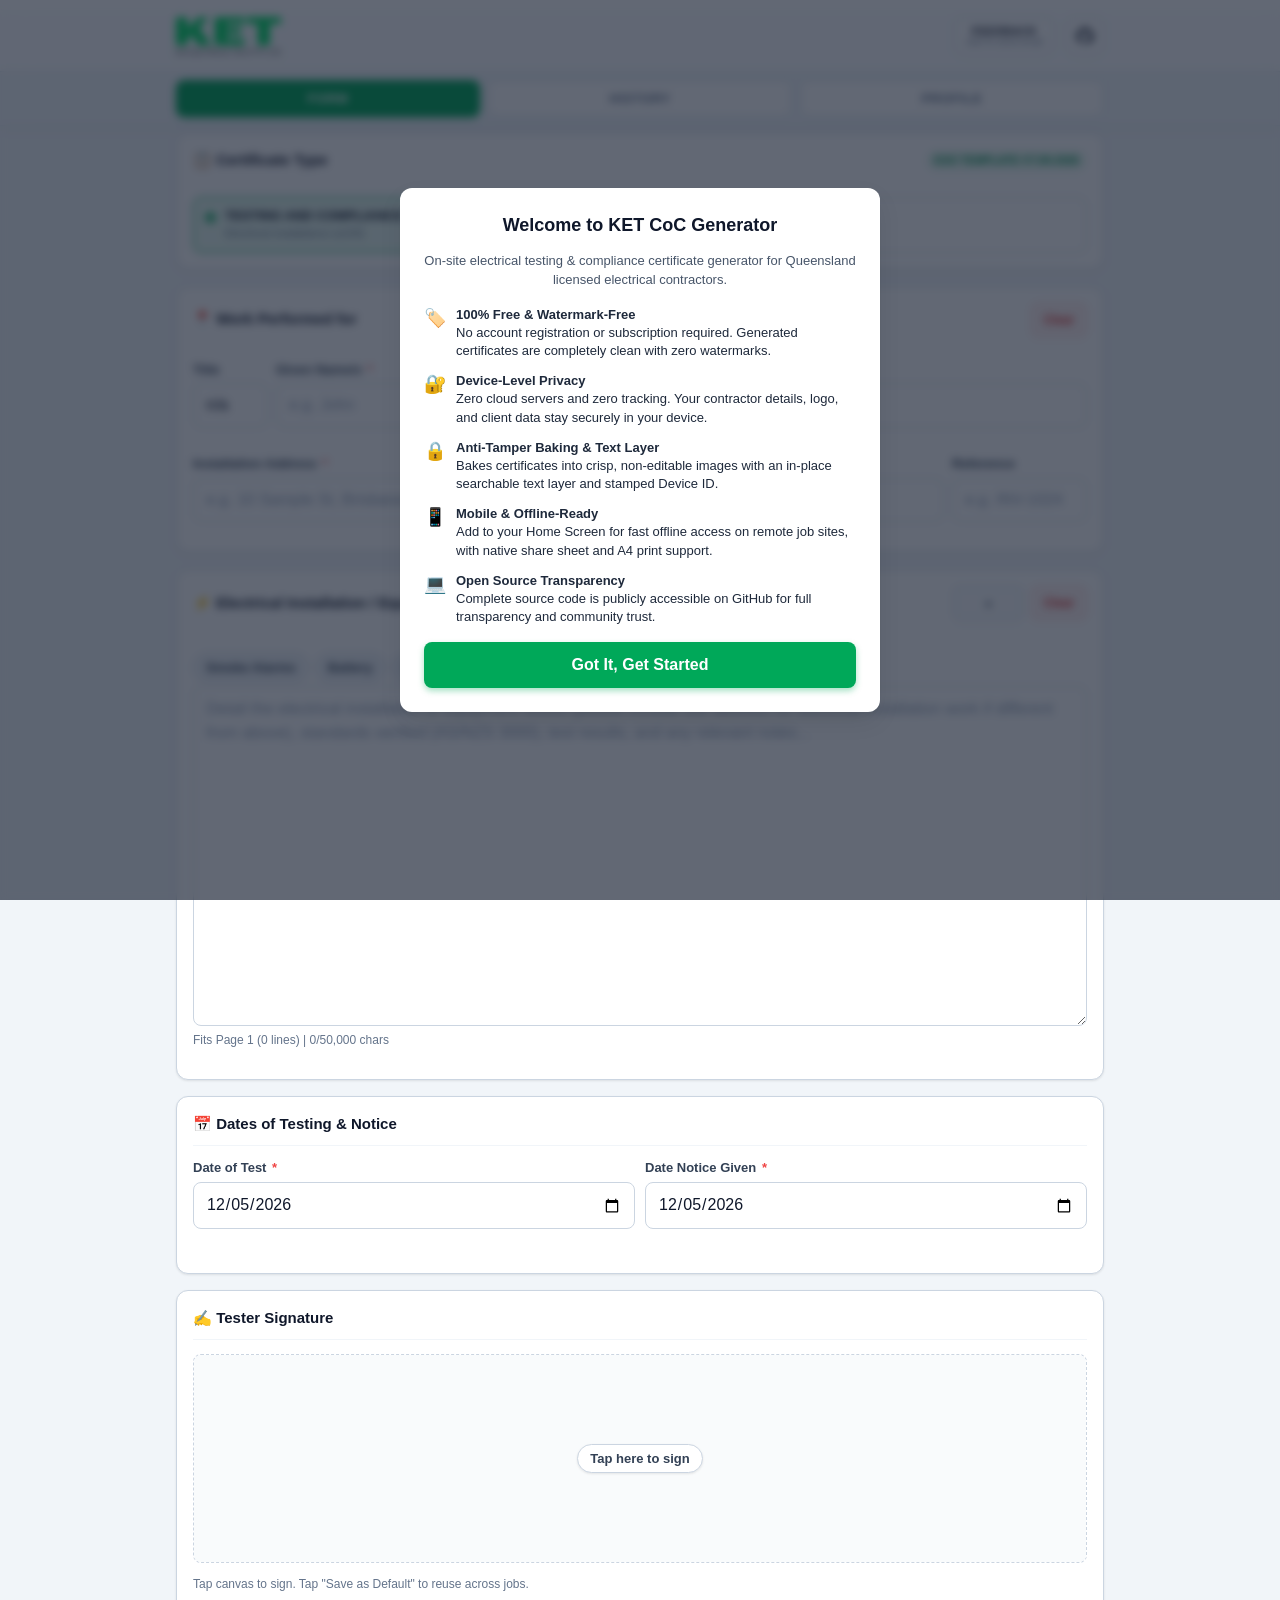
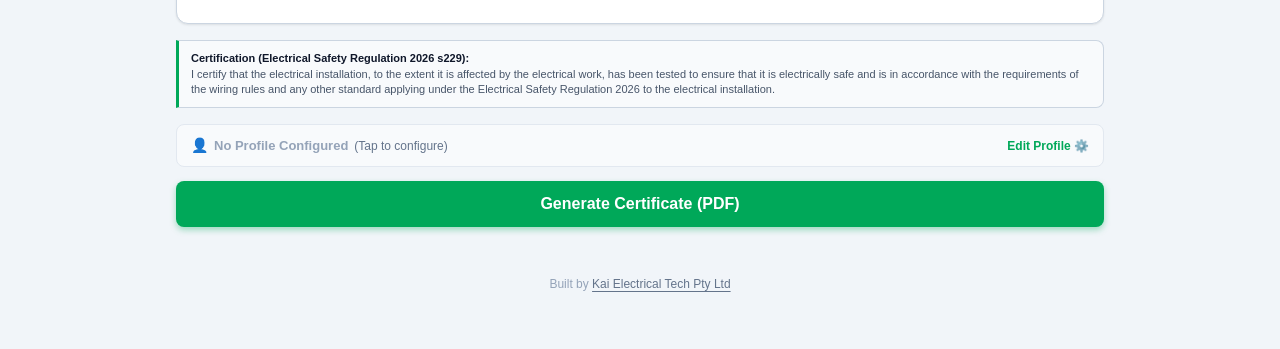
==== commit c700709e: "feat(presets): elevate work description presets to QLD statutory standards, add zero-shift toggle bu" ====
--- a/index.html
+++ b/index.html
@@ -198,7 +198,7 @@
   }
   </script>
 
-  <link rel="stylesheet" href="css/style.css?v=1.1.1">
+  <link rel="stylesheet" href="css/style.css?v=1.2.0">
 </head>
 <body>
 
@@ -348,17 +348,16 @@
           <div class="card">
             <div class="card-title">
               <span><span>⚡</span> Electrical Installation / Equipment <span style="white-space:nowrap;">Tested <span class="req">*</span></span></span>
-              <button type="button" class="btn-danger-sm" onclick="clearWorkDescription()">Clear</button>
-            </div>
-
-            <!-- Quick fill presets with collapsible toggle -->
-            <div class="preset-section-collapsible">
-              <button type="button" class="btn-presets-toggle" id="btnPresetToggle" onclick="togglePresetsCollapse()">
-                <span id="presetToggleText">Presets (5)</span>
-                <span id="presetToggleArrow" class="preset-toggle-arrow">▴</span>
-              </button>
-              <div id="presetChipsContainer" class="preset-bar-collapsible"></div>
-            </div>
+              <div class="card-title-actions">
+                <button type="button" class="btn-presets-toggle" id="btnPresetToggle" onclick="togglePresetsCollapse()" title="Toggle Presets" aria-label="Toggle Presets">
+                  <span id="presetToggleArrow" class="preset-toggle-arrow">▲</span>
+                  <span id="presetToggleText" class="preset-toggle-text" style="display:none;">Preset</span>
+                </button>
+                <button type="button" class="btn-danger-sm" onclick="clearWorkDescription()">Clear</button>
+              </div>
+            </div>
+
+            <div id="presetChipsContainer" class="preset-bar-collapsible"></div>
 
             <div class="form-group">
               <textarea id="workDescription" class="form-textarea" maxlength="50000" placeholder="Detail the electrical installation or equipment tested (please include site address for electrical installation work if different from above), standards verified (AS/NZS 3000), test results, and any relevant notes..." required></textarea>
@@ -541,7 +540,12 @@
               </button>
             </div>
           </div>
+          <div id="presetUpgradeBannerContainer"></div>
           <div id="presetsManagerList"></div>
+          <div class="preset-disclaimer-box">
+            <span class="preset-disclaimer-icon">ℹ️</span>
+            <span>Templates are reference examples only. Technical testing accuracy, verification, and statutory compliance remain solely the responsibility of the qualified electrical contractor (ESR 2026 / AS/NZS 3000).</span>
+          </div>
         </div>
 
         <!-- Dedicated Backup & Restore Section -->
@@ -591,7 +595,7 @@
         <!-- Permanent Explanatory Card at Bottom of Profile -->
         <div class="settings-info-card">
           <div class="settings-info-title" style="display:flex; justify-content:space-between; align-items:center;">
-            <span>KET CoC Generator v1.1.1</span>
+            <span>KET CoC Generator v1.2.0</span>
             <button type="button" class="btn-text-link" onclick="openUpdateModal()" style="font-size:12px; font-weight:500; color:var(--color-primary); background:none; border:none; cursor:pointer; padding:0;">What's New</button>
           </div>
           <ol class="settings-info-list">
@@ -599,7 +603,7 @@
             <li><strong>100% Free &amp; Watermark-Free</strong>: Free to use with no account registration or subscription required. Generated certificates contain no watermarks.</li>
             <li><strong>Device-Level Privacy</strong>: Zero cloud servers, zero tracking scripts, and zero third-party cookies. All contractor profiles, draft forms, and client data remain strictly inside your browser's local storage.</li>
             <li><strong>Statutory 5-Year Record-Keeping</strong>: The server stores zero data; all records reside exclusively in your local browser. Users are responsible for exporting and archiving generated certificates locally to satisfy Queensland Electrical Safety Regulation 2026 mandatory 5-year retention requirements (s229/s208).</li>
-            <li><strong>Smart QLD Address Autocomplete</strong>: Instant street-level suggestions via Photon / OpenStreetMap API with a built-in Queensland suburbs database fallback, automatically parsing street, suburb, and postcode into official ESO fields.</li>
+            <li><strong>Smart QLD Address Autocomplete</strong>: Instant street-level suggestions via Photon / OpenStreetMap API with a built-in Queensland suburbs database fallback, automatically parsing street, suburb, and postcode into standard ESO fields.</li>
             <li><strong>Tamper-Proof Baking &amp; In-Place Text Copying</strong>: Certificates are baked into crisp, non-editable flat documents to prevent post-issuance alteration, with an invisible in-place text overlay allowing exact visual selection, copying, and search highlighting. Each document is stamped with a unique Device ID at the bottom-left to verify the originating device.</li>
             <li><strong>Multi-Page Continuation Engine</strong>: Formatted to Queensland ESO Form V7.09-2026 specifications. Automatically appends continuation sheets with complete contractor, customer, and signature compliance bars whenever work descriptions exceed Page 1 limits.</li>
             <li><strong>Profile Safeguard</strong>: Regularly export a configuration backup (<kbd>.json</kbd>) to safeguard your contractor details and custom presets if browser cache is cleared.</li>
@@ -687,35 +691,35 @@
     </div>
   </div>
 
-  <!-- Returning User Update Modal (Changelog v1.1.0) -->
+  <!-- Returning User Update Modal (Changelog v1.2.0) -->
   <div id="updateModal" class="welcome-modal-overlay" style="display:none;">
     <div class="welcome-modal-card">
       <div class="welcome-modal-title" style="justify-content:center; text-align:center;">
-        What's New in v1.1.0
+        What's New in v1.2.0
       </div>
       <p style="font-size:13px; color:#475569; line-height:1.5; text-align:center; margin-bottom:16px;">
-        Key improvements and features since v1.0.1:
+        Key improvements and features in v1.2.0:
       </p>
       <ul class="welcome-feature-list">
         <li class="welcome-feature-item">
-          <span class="welcome-feature-icon">📄</span>
+          <span class="welcome-feature-icon">⚡</span>
           <div>
-            <strong>Template Optimization</strong><br>
-            Refined certificate formatting and enhanced multi-page layout.
+            <strong>Queensland Compliance Presets</strong><br>
+            Standard statutory testing templates for Smoke Alarms, Battery (BESS), Solar PV, EV Charger, and Switchboards with explicit AS/NZS 3000 citation.
           </div>
         </li>
         <li class="welcome-feature-item">
-          <span class="welcome-feature-icon">🔍</span>
+          <span class="welcome-feature-icon">🔘</span>
           <div>
-            <strong>Searchable Text Layer</strong><br>
-            Integrated an in-place text layer over baked certificates, allowing natural text selection, copying, and Ctrl+F searching.
+            <strong>Quick-Access Preset Toggle</strong><br>
+            Smart fixed-width toggle beside Clear with zero layout shift, plus drag-and-drop preset ordering and custom template management.
           </div>
         </li>
         <li class="welcome-feature-item">
-          <span class="welcome-feature-icon">🛠️</span>
+          <span class="welcome-feature-icon">🛡️</span>
           <div>
-            <strong>Bug Fixes &amp; Stability</strong><br>
-            Fixed Queensland ESO certification text alignment, refined text wrapping safeguards, and improved performance.
+            <strong>Engine &amp; Quality Refinements</strong><br>
+            Enhanced multi-page PDF continuation layout, in-place searchable text alignment precision, and robust offline stability.
           </div>
         </li>
       </ul>
@@ -728,8 +732,8 @@
   <!-- Script Libraries -->
   <script src="js/lib/pdf-lib.min.js"></script>
   <script src="js/lib/pdf.min.js"></script>
-  <script src="js/suburbs.js?v=1.1.1"></script>
-  <script src="js/pdf-generator.js?v=1.1.1"></script>
-  <script src="js/app.js?v=1.1.1"></script>
+  <script src="js/suburbs.js?v=1.2.0"></script>
+  <script src="js/pdf-generator.js?v=1.2.0"></script>
+  <script src="js/app.js?v=1.2.0"></script>
 </body>
 </html>
--- a/css/style.css
+++ b/css/style.css
@@ -334,6 +334,12 @@
   margin-bottom: 14px;
   padding-bottom: 10px;
   border-bottom: 1px solid #f1f5f9;
+}
+
+.card-title-actions {
+  display: flex;
+  align-items: center;
+  gap: 8px;
 }
 
 .badge-eso {
@@ -717,34 +723,45 @@
   color: var(--color-dark);
 }
 
-/* Form Presets Collapsible */
-.preset-section-collapsible {
-  margin-bottom: 8px;
-}
-
+/* Form Presets Collapsible & Fixed-Width Zero-Shift Toggle */
 .btn-presets-toggle {
   display: inline-flex;
   align-items: center;
-  gap: 6px;
+  justify-content: center;
+  min-height: 34px;
+  height: 34px;
+  width: 70px; /* Fixed width: 0 CLS on adjacent Clear button */
+  padding: 0;
   background: #f8fafc;
-  border: 1px solid var(--color-border);
+  color: #334155;
+  border: 1.5px solid #cbd5e1;
   border-radius: var(--radius-sm);
-  padding: 5px 10px;
   font-size: 12px;
   font-weight: 600;
-  color: #475569;
-  cursor: pointer;
-  transition: all 0.15s ease;
+  line-height: 1;
+  cursor: pointer;
+  box-sizing: border-box;
+  transition: background-color 0.15s ease, border-color 0.15s ease, color 0.15s ease;
 }
 
 .btn-presets-toggle:hover {
   background: #f1f5f9;
+  border-color: #94a3b8;
   color: #0f172a;
-  border-color: #cbd5e1;
 }
 
 .preset-toggle-arrow {
-  font-size: 11px;
+  font-size: 9px;
+  display: inline-block;
+  line-height: 1;
+  color: #475569;
+  transform: scaleX(1.35); /* Wide geometric solid triangle */
+}
+
+.preset-toggle-text {
+  font-size: 12px;
+  font-weight: 600;
+  color: #334155;
 }
 
 .preset-bar-collapsible {
@@ -1958,6 +1975,91 @@
   transform: scale(0.96);
 }
 
+/* Presets Upgrade Banner & Actions (Migration) */
+.preset-upgrade-banner {
+  background: #eff6ff;
+  border: 1.5px solid #bfdbfe;
+  border-radius: var(--radius-sm);
+  padding: 12px 14px;
+  margin-bottom: 12px;
+}
+
+.preset-upgrade-banner-header {
+  display: flex;
+  align-items: center;
+  gap: 8px;
+  margin-bottom: 6px;
+}
+
+.preset-upgrade-badge {
+  background: #2563eb;
+  color: #ffffff;
+  font-size: 10px;
+  font-weight: 700;
+  padding: 2px 6px;
+  border-radius: 4px;
+  text-transform: uppercase;
+  letter-spacing: 0.5px;
+}
+
+.preset-upgrade-title {
+  font-size: 13px;
+  font-weight: 700;
+  color: #1e3a8a;
+}
+
+.preset-upgrade-desc {
+  font-size: 12px;
+  color: #1e40af;
+  line-height: 1.45;
+  margin-bottom: 10px;
+}
+
+.preset-upgrade-actions {
+  display: flex;
+  flex-wrap: wrap;
+  gap: 8px;
+}
+
+.btn-ghost-sm {
+  min-height: 32px;
+  padding: 4px 10px;
+  font-size: 12px;
+  font-weight: 600;
+  background: transparent;
+  border: 1px solid #94a3b8;
+  border-radius: var(--radius-sm);
+  color: #475569;
+  cursor: pointer;
+  transition: all 0.15s ease;
+}
+
+.btn-ghost-sm:hover {
+  background: #f1f5f9;
+  color: #0f172a;
+}
+
+/* Preset Section Legal Disclaimer Box */
+.preset-disclaimer-box {
+  display: flex;
+  align-items: flex-start;
+  gap: 8px;
+  margin-top: 14px;
+  padding: 10px 12px;
+  background: #f8fafc;
+  border: 1px solid #e2e8f0;
+  border-radius: var(--radius-sm);
+  font-size: 11.5px;
+  line-height: 1.5;
+  color: #64748b;
+}
+
+.preset-disclaimer-icon {
+  font-size: 13px;
+  line-height: 1.2;
+  flex-shrink: 0;
+}
+
 .settings-info-card {
   background: #f8fafc;
   border: 1px solid #e2e8f0;
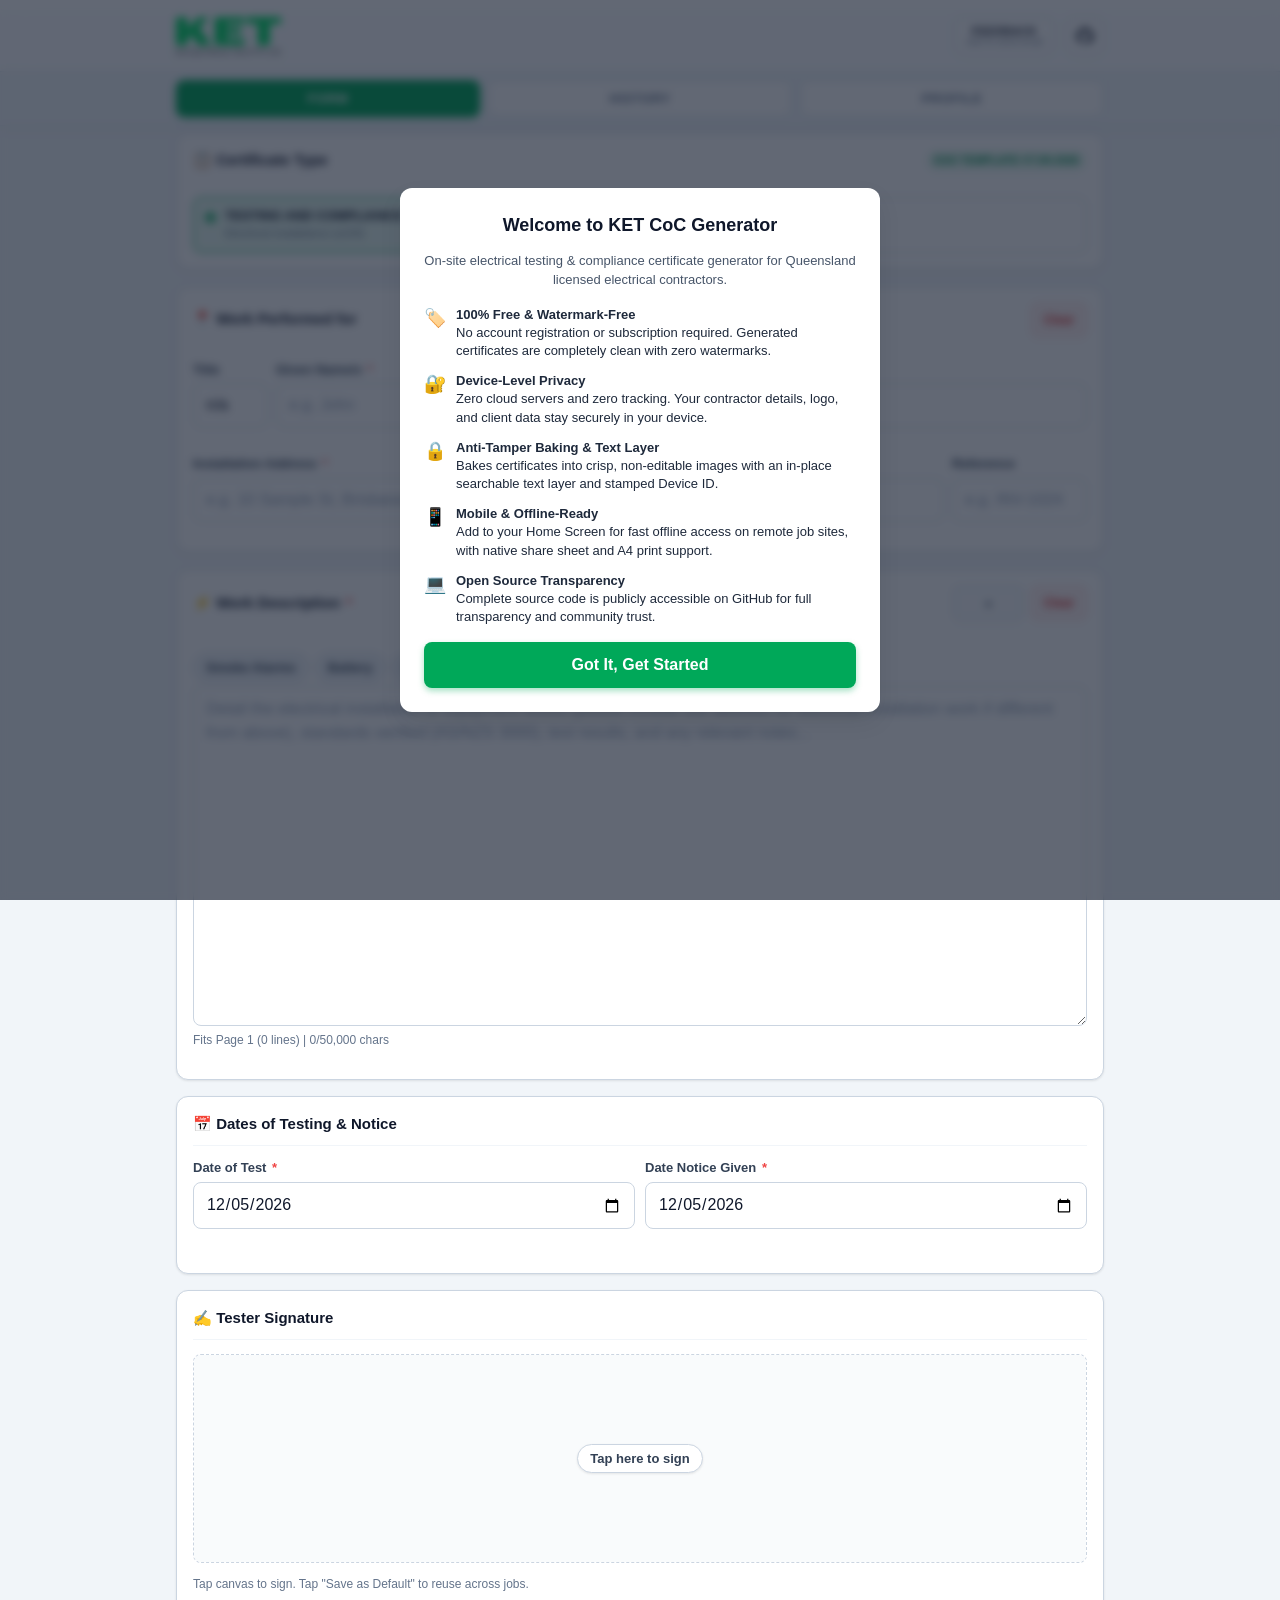
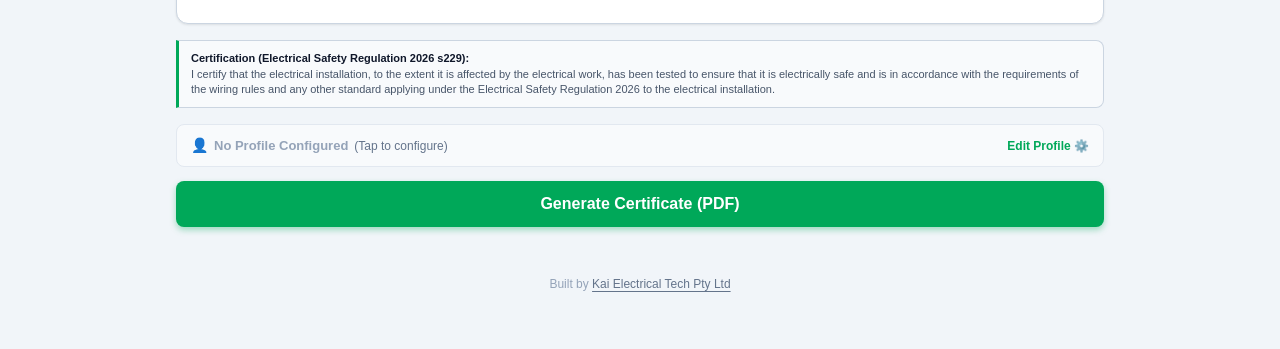
==== commit 39b53a60: "fix(presets): resolve append collision bug, handle duplicate titles and shorten card title to Work D" ====
--- a/index.html
+++ b/index.html
@@ -198,7 +198,7 @@
   }
   </script>
 
-  <link rel="stylesheet" href="css/style.css?v=1.2.0">
+  <link rel="stylesheet" href="css/style.css?v=1.2.1">
 </head>
 <body>
 
@@ -347,7 +347,7 @@
           <!-- 3. Work Description & Testing Details (Doubled Height Textarea) -->
           <div class="card">
             <div class="card-title">
-              <span><span>⚡</span> Electrical Installation / Equipment <span style="white-space:nowrap;">Tested <span class="req">*</span></span></span>
+              <span><span>⚡</span> Work Description <span class="req">*</span></span>
               <div class="card-title-actions">
                 <button type="button" class="btn-presets-toggle" id="btnPresetToggle" onclick="togglePresetsCollapse()" title="Toggle Presets" aria-label="Toggle Presets">
                   <span id="presetToggleArrow" class="preset-toggle-arrow">▲</span>
@@ -595,7 +595,7 @@
         <!-- Permanent Explanatory Card at Bottom of Profile -->
         <div class="settings-info-card">
           <div class="settings-info-title" style="display:flex; justify-content:space-between; align-items:center;">
-            <span>KET CoC Generator v1.2.0</span>
+            <span>KET CoC Generator v1.2.1</span>
             <button type="button" class="btn-text-link" onclick="openUpdateModal()" style="font-size:12px; font-weight:500; color:var(--color-primary); background:none; border:none; cursor:pointer; padding:0;">What's New</button>
           </div>
           <ol class="settings-info-list">
@@ -691,35 +691,35 @@
     </div>
   </div>
 
-  <!-- Returning User Update Modal (Changelog v1.2.0) -->
+  <!-- Returning User Update Modal (Changelog v1.2.1) -->
   <div id="updateModal" class="welcome-modal-overlay" style="display:none;">
     <div class="welcome-modal-card">
       <div class="welcome-modal-title" style="justify-content:center; text-align:center;">
-        What's New in v1.2.0
+        What's New in v1.2.1
       </div>
       <p style="font-size:13px; color:#475569; line-height:1.5; text-align:center; margin-bottom:16px;">
-        Key improvements and features in v1.2.0:
+        Key improvements and features in v1.2.1:
       </p>
       <ul class="welcome-feature-list">
         <li class="welcome-feature-item">
           <span class="welcome-feature-icon">⚡</span>
           <div>
-            <strong>Queensland Compliance Presets</strong><br>
-            Standard statutory testing templates for Smoke Alarms, Battery (BESS), Solar PV, EV Charger, and Switchboards with explicit AS/NZS 3000 citation.
+            <strong>Work Description &amp; Mobile Ergonomics</strong><br>
+            Streamlined card header to "Work Description" to eliminate line wrapping and optimize touch button alignment on mobile devices.
           </div>
         </li>
         <li class="welcome-feature-item">
-          <span class="welcome-feature-icon">🔘</span>
+          <span class="welcome-feature-icon">➕</span>
           <div>
-            <strong>Quick-Access Preset Toggle</strong><br>
-            Smart fixed-width toggle beside Clear with zero layout shift, plus drag-and-drop preset ordering and custom template management.
+            <strong>Smart Preset Append &amp; Disambiguation</strong><br>
+            Resolved preset append reliability for existing accounts and added automatic title disambiguation (e.g. Battery 2) for duplicate presets.
           </div>
         </li>
         <li class="welcome-feature-item">
           <span class="welcome-feature-icon">🛡️</span>
           <div>
-            <strong>Engine &amp; Quality Refinements</strong><br>
-            Enhanced multi-page PDF continuation layout, in-place searchable text alignment precision, and robust offline stability.
+            <strong>Stability &amp; Offline Caching</strong><br>
+            Refined preset upgrade state persistence and updated Service Worker offline caching.
           </div>
         </li>
       </ul>
@@ -732,8 +732,8 @@
   <!-- Script Libraries -->
   <script src="js/lib/pdf-lib.min.js"></script>
   <script src="js/lib/pdf.min.js"></script>
-  <script src="js/suburbs.js?v=1.2.0"></script>
-  <script src="js/pdf-generator.js?v=1.2.0"></script>
-  <script src="js/app.js?v=1.2.0"></script>
+  <script src="js/suburbs.js?v=1.2.1"></script>
+  <script src="js/pdf-generator.js?v=1.2.1"></script>
+  <script src="js/app.js?v=1.2.1"></script>
 </body>
 </html>
